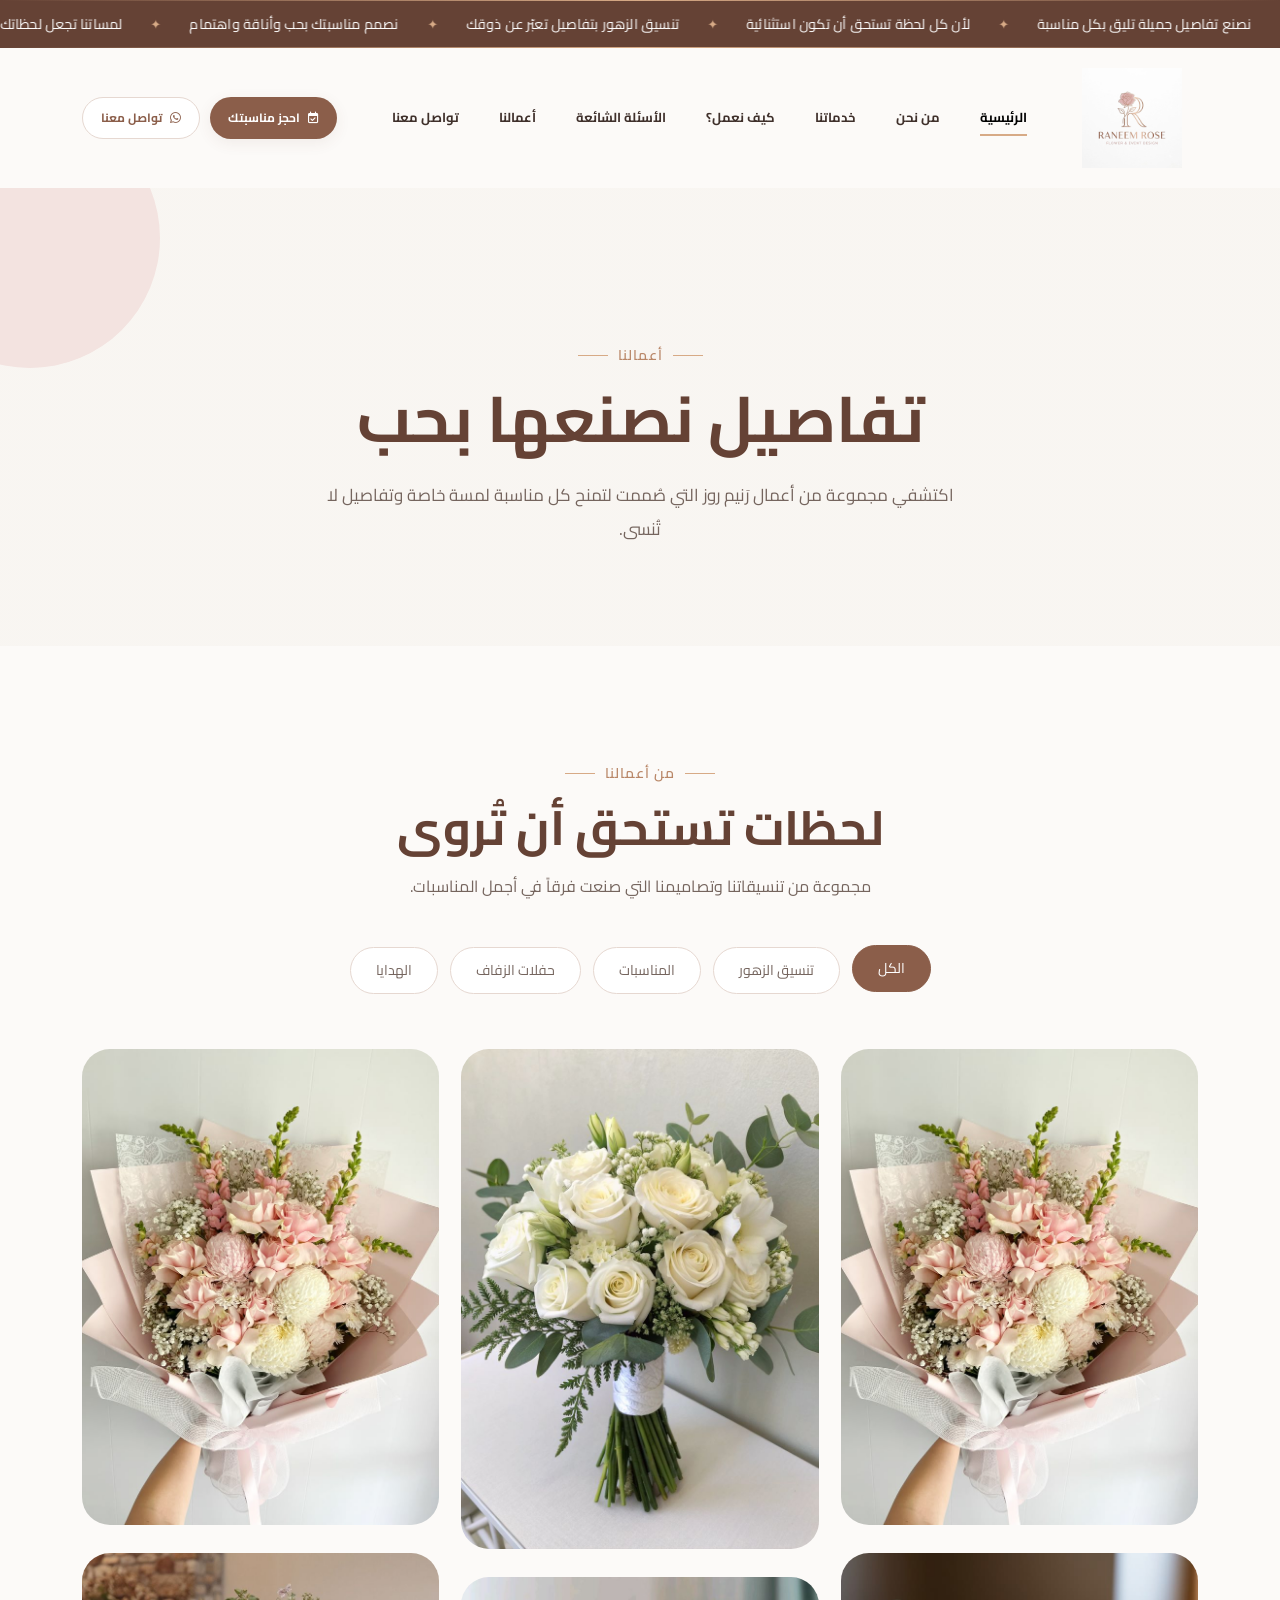
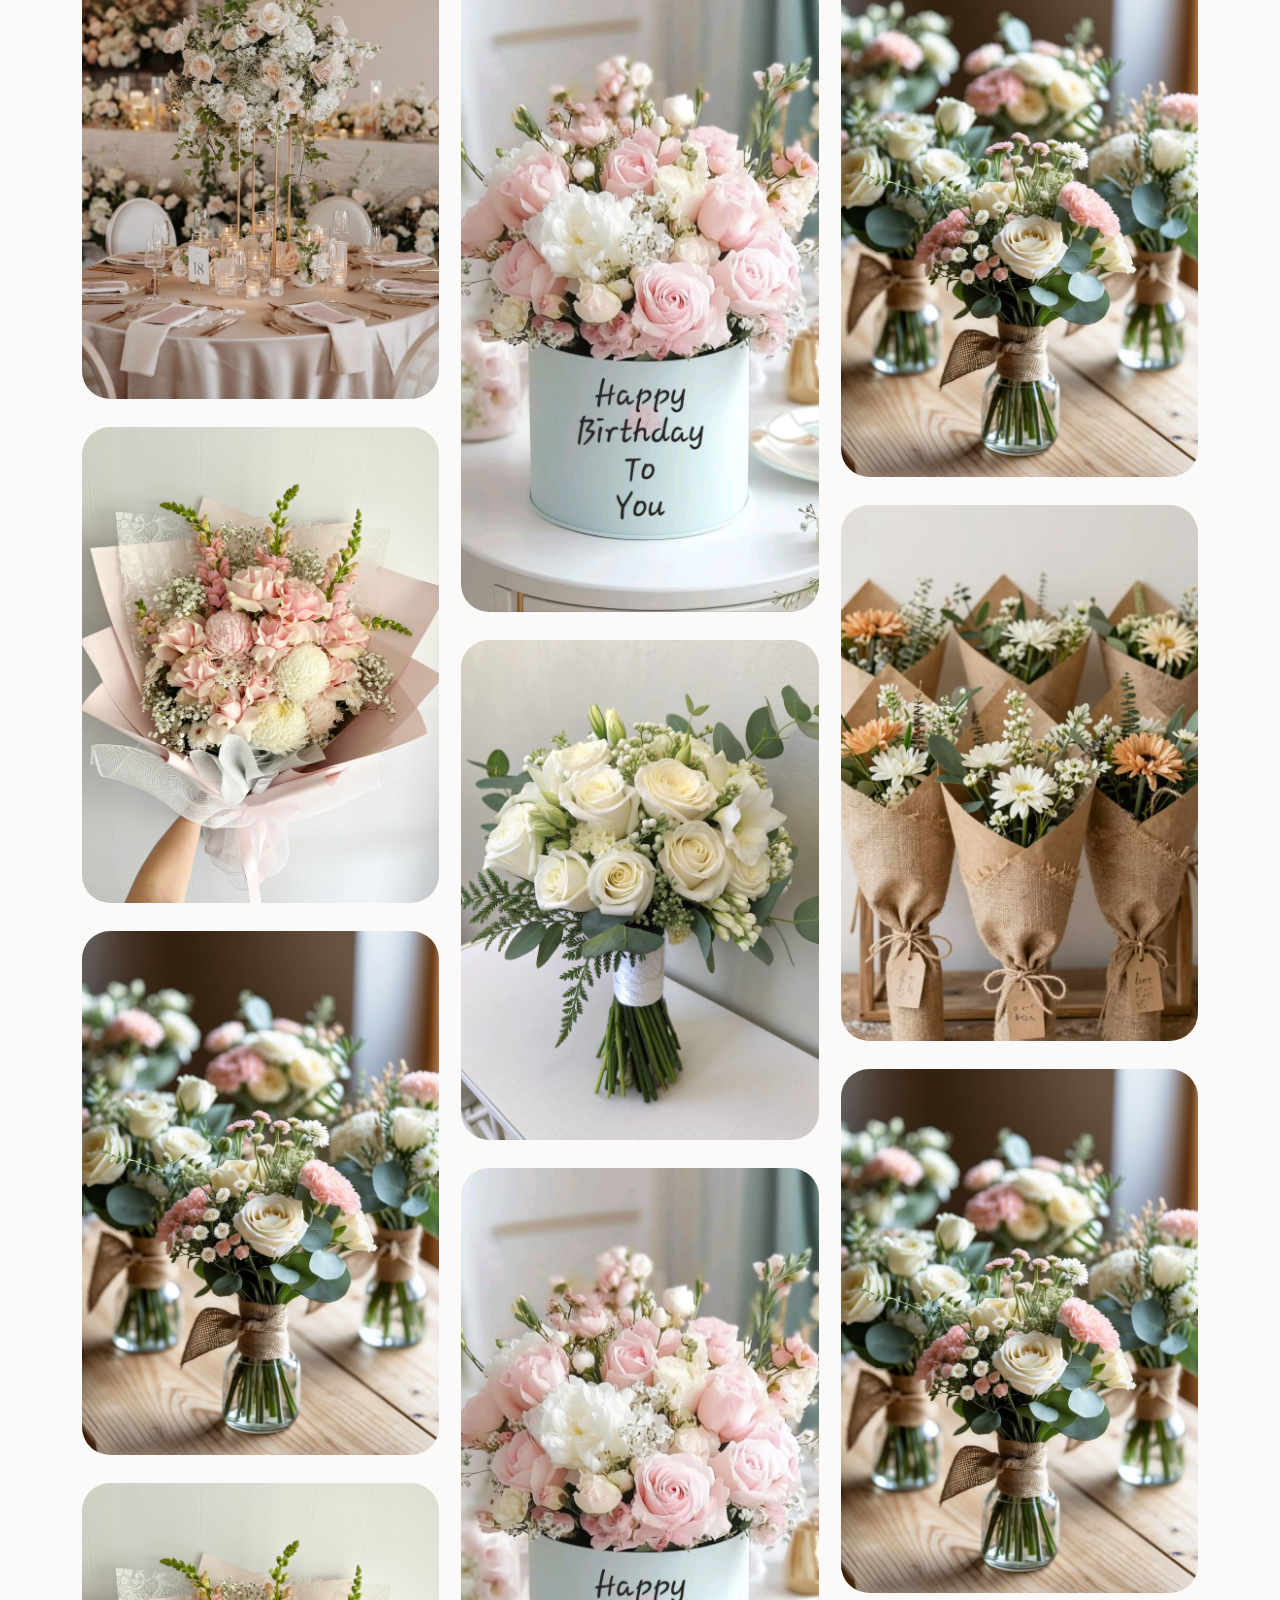
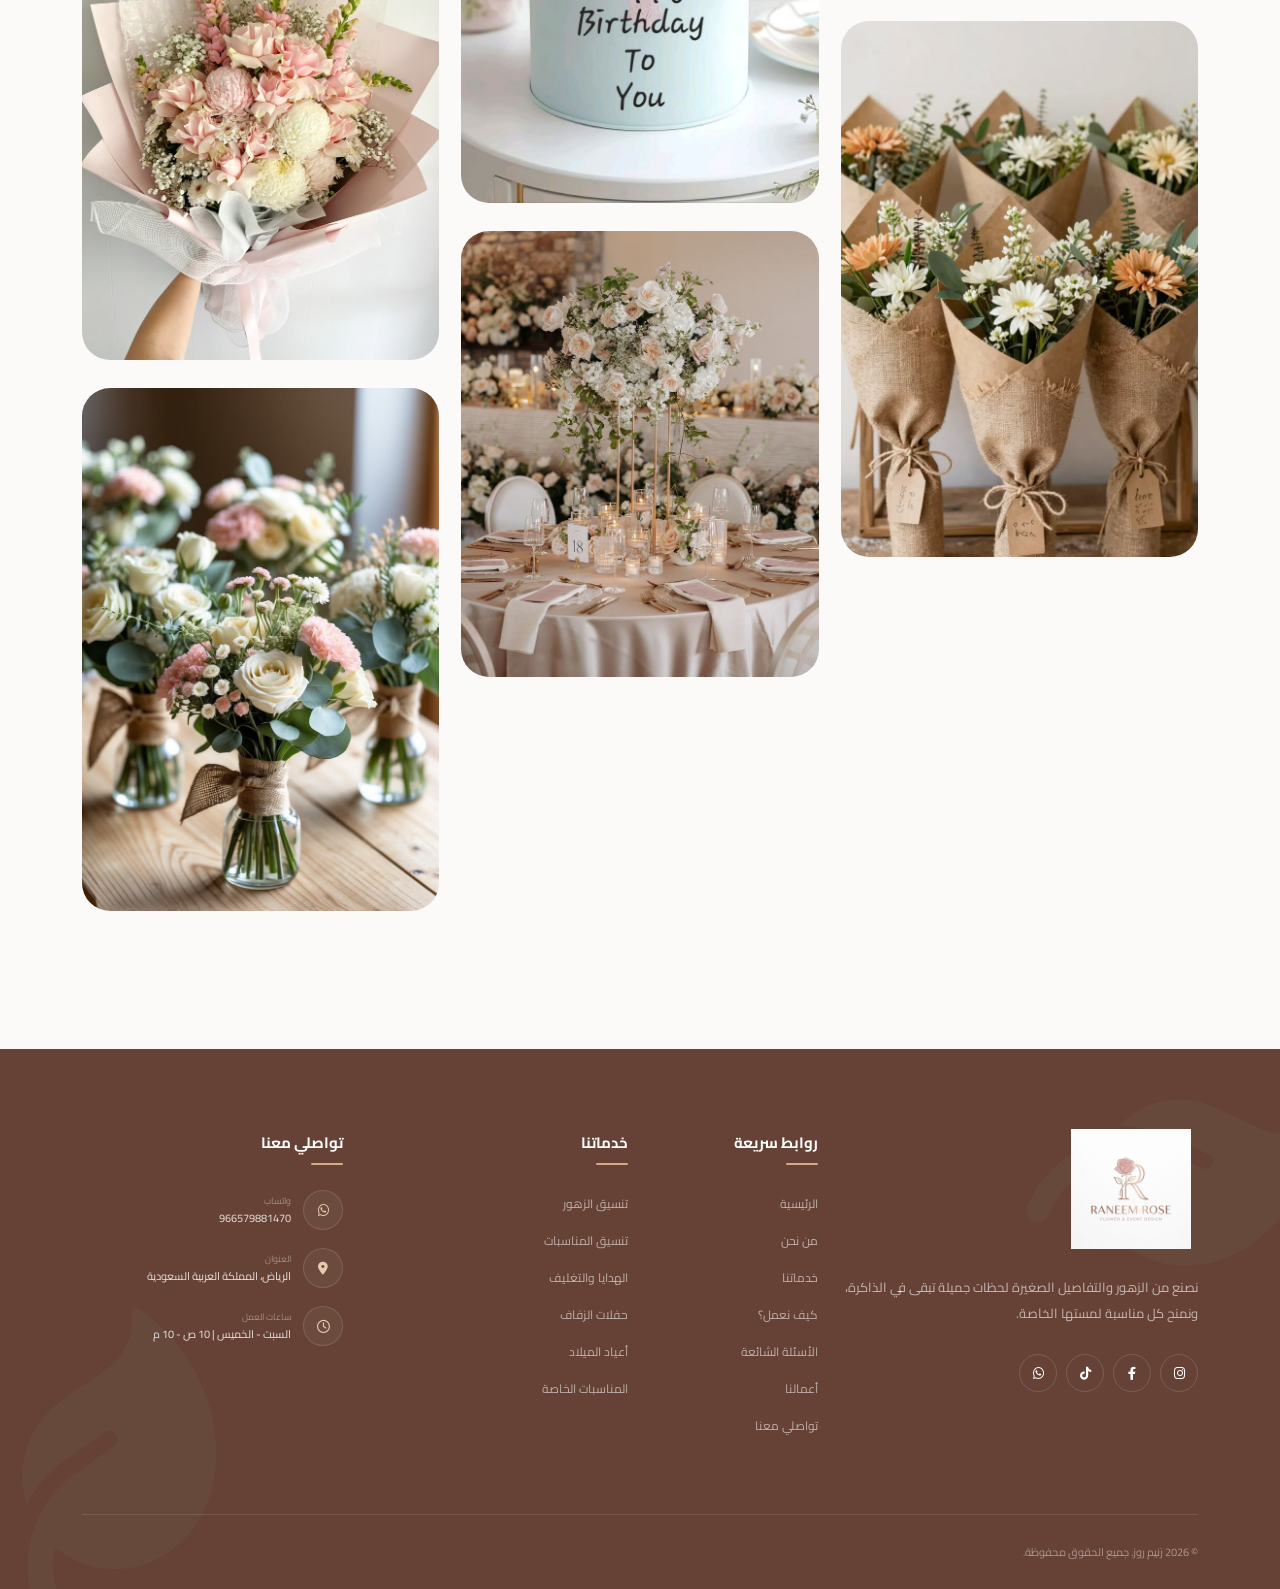
==== works.html @ d90b5924 "first commit" ====
<!DOCTYPE html>
<html lang="ar" dir="rtl">

<head>
    <meta charset="UTF-8" />

    <meta name="viewport" content="width=device-width, initial-scale=1.0" />

    <title>مجمع بيلسان الطبي</title>

    <link rel="stylesheet" href="css/bootstrap.min.css" />

    <link rel="stylesheet" href="css/all.min.css" />

    <link rel="preconnect" href="https://fonts.googleapis.com" />

    <link rel="preconnect" href="https://fonts.gstatic.com" crossorigin />

    <link
        href="https://fonts.googleapis.com/css2?family=Cairo:wght@200..1000&family=Playfair+Display:wght@400;500;600;700&display=swap"
        rel="stylesheet" />

    <link rel="stylesheet" href="https://unpkg.com/aos@2.3.4/dist/aos.css" />

    <link rel="stylesheet" href="https://cdn.jsdelivr.net/npm/swiper@11/swiper-bundle.min.css" />

    <link rel="stylesheet" href="css/index.css" />
</head>

<body>
    <div class="marquee-bar" dir="rtl">
        <div class="marquee-wrapper">
            <div class="marquee-track">

                <div class="marquee-content">
                    <span>نصنع تفاصيل جميلة تليق بكل مناسبة</span>
                    <i>✦</i>
                    <span>لأن كل لحظة تستحق أن تكون استثنائية</span>
                    <i>✦</i>
                    <span>تنسيق الزهور بتفاصيل تعبّر عن ذوقك</span>
                    <i>✦</i>
                    <span>نصمم مناسبتك بحب وأناقة واهتمام</span>
                    <i>✦</i>
                    <span>لمساتنا تجعل لحظاتك أجمل</span>
                    <i>✦</i>
                </div>

                <div class="marquee-content">
                    <span>نصنع تفاصيل جميلة تليق بكل مناسبة</span>
                    <i>✦</i>
                    <span>لأن كل لحظة تستحق أن تكون استثنائية</span>
                    <i>✦</i>
                    <span>تنسيق الزهور بتفاصيل تعبّر عن ذوقك</span>
                    <i>✦</i>
                    <span>نصمم مناسبتك بحب وأناقة واهتمام</span>
                    <i>✦</i>
                    <span>لمساتنا تجعل لحظاتك أجمل</span>
                    <i>✦</i>
                </div>

            </div>
        </div>
    </div>
    <header class="main-header">

    <nav class="navbar navbar-expand-lg">
        <div class="container">

            <a href="/#home" class="navbar-brand">
                <img src="images/logo.jpg" height="100" alt="رَنيم روز">
            </a>

            <button class="navbar-toggler" type="button" id="navbarToggle">
                <i class="fa-solid fa-bars"></i>
            </button>

            <div class="navbar-collapse" id="mainNavbar">

                <ul class="navbar-nav mx-auto">

                    <li class="nav-item">
                        <a href="/#home" class="nav-link active">
                            الرئيسية
                        </a>
                    </li>

                    <li class="nav-item">
                        <a href="/#about" class="nav-link">
                            من نحن
                        </a>
                    </li>

                    <li class="nav-item">
                        <a href="/#services" class="nav-link">
                            خدماتنا
                        </a>
                    </li>

                    <li class="nav-item">
                        <a href="/#how-it-works" class="nav-link">
                            كيف نعمل؟
                        </a>
                    </li>

                    <li class="nav-item">
                        <a href="/#faq" class="nav-link">
                            الأسئلة الشائعة
                        </a>
                    </li>

                    <li class="nav-item">
                        <a href="/works.html" class="nav-link">
                            أعمالنا
                        </a>
                    </li>

                    <li class="nav-item">
                        <a href="/#contact" class="nav-link">
                            تواصل معنا
                        </a>
                    </li>

                </ul>

                <div class="navbar-actions">

                    <a href="/#contact" class="header-cta primary-cta">
                        <i class="fa-regular fa-calendar-check"></i>
                        احجز مناسبتك
                    </a>

                    <a href="https://wa.me/966579881470" target="_blank" class="header-cta secondary-cta">
                        <i class="fa-brands fa-whatsapp"></i>
                        تواصل معنا
                    </a>

                </div>

            </div>

        </div>
    </nav>

</header>
    <main>


        <section class="works-hero" id="works">
            <div class="container">
                <div class="works-hero-content text-center">
                    <span class="section-kicker">أعمالنا</span>
                    <h1>تفاصيل نصنعها بحب</h1>
                    <p>
                        اكتشفي مجموعة من أعمال رَنيم روز التي صُممت لتمنح كل مناسبة
                        لمسة خاصة وتفاصيل لا تُنسى.
                    </p>
                </div>
            </div>
        </section>

        <section class="works-section" id="works">
            <div class="container">

                <div class="works-heading text-center">
                    <span class="section-kicker">من أعمالنا</span>
                    <h2>لحظات تستحق أن تُروى</h2>
                    <p>مجموعة من تنسيقاتنا وتصاميمنا التي صنعت فرقاً في أجمل المناسبات.</p>
                </div>

                <div class="works-filters">
                    <button class="work-filter active" data-filter="all">الكل</button>
                    <button class="work-filter" data-filter="flowers">تنسيق الزهور</button>
                    <button class="work-filter" data-filter="events">المناسبات</button>
                    <button class="work-filter" data-filter="weddings">حفلات الزفاف</button>
                    <button class="work-filter" data-filter="gifts">الهدايا</button>
                </div>

                <div class="works-grid">

                    <div class="work-item tall" data-category="flowers">
                        <img src="images/service-1.jpg" alt="تنسيق زهور رَنيم روز">
                        <div class="work-overlay">
                            <span>تنسيق الزهور</span>
                            <h3>أناقة الورد</h3>
                            <button class="work-view" data-image="images/work-1.jpg" data-title="أناقة الورد"
                                data-category="تنسيق الزهور">
                                <i class="fa-solid fa-expand"></i>
                            </button>
                        </div>
                    </div>

                    <div class="work-item" data-category="events">
                        <img src="images/service-2.jpg" alt="تنسيق مناسبة">
                        <div class="work-overlay">
                            <span>المناسبات</span>
                            <h3>تفاصيل دافئة</h3>
                            <button class="work-view" data-image="images/service-2.jpg" data-title="تفاصيل دافئة"
                                data-category="المناسبات">
                                <i class="fa-solid fa-expand"></i>
                            </button>
                        </div>
                    </div>

                    <div class="work-item" data-category="weddings">
                        <img src="images/service-3.jpg" alt="تنسيق حفلات الزفاف">
                        <div class="work-overlay">
                            <span>حفلات الزفاف</span>
                            <h3>لحظة العمر</h3>
                            <button class="work-view" data-image="images/service-3.jpg" data-title="لحظة العمر"
                                data-category="حفلات الزفاف">
                                <i class="fa-solid fa-expand"></i>
                            </button>
                        </div>
                    </div>
                    <div class="work-item" data-category="events">
                        <img src="images/service-2.jpg" alt="تنسيق مناسبة">
                        <div class="work-overlay">
                            <span>المناسبات</span>
                            <h3>تفاصيل دافئة</h3>
                            <button class="work-view" data-image="images/service-2.jpg" data-title="تفاصيل دافئة"
                                data-category="المناسبات">
                                <i class="fa-solid fa-expand"></i>
                            </button>
                        </div>
                    </div>

                    <div class="work-item" data-category="weddings">
                        <img src="images/service-3.jpg" alt="تنسيق حفلات الزفاف">
                        <div class="work-overlay">
                            <span>حفلات الزفاف</span>
                            <h3>لحظة العمر</h3>
                            <button class="work-view" data-image="images/service-3.jpg" data-title="لحظة العمر"
                                data-category="حفلات الزفاف">
                                <i class="fa-solid fa-expand"></i>
                            </button>
                        </div>
                    </div>

                    <div class="work-item wide" data-category="flowers">
                        <img src="images/service-4.jpg" alt="باقة زهور">
                        <div class="work-overlay">
                            <span>تنسيق الزهور</span>
                            <h3>باقة من الحب</h3>
                            <button class="work-view" data-image="images/service-4.jpg" data-title="باقة من الحب"
                                data-category="تنسيق الزهور">
                                <i class="fa-solid fa-expand"></i>
                            </button>
                        </div>
                    </div>

                    <div class="work-item tall" data-category="gifts">
                        <img src="images/service-5.jpg" alt="هدايا وتغليف">
                        <div class="work-overlay">
                            <span>الهدايا</span>
                            <h3>هدية بتفاصيلها</h3>
                            <button class="work-view" data-image="images/service-5.jpg" data-title="هدية بتفاصيلها"
                                data-category="الهدايا">
                                <i class="fa-solid fa-expand"></i>
                            </button>
                        </div>
                    </div>
                    <div class="work-item wide" data-category="flowers">
                        <img src="images/service-4.jpg" alt="باقة زهور">
                        <div class="work-overlay">
                            <span>تنسيق الزهور</span>
                            <h3>باقة من الحب</h3>
                            <button class="work-view" data-image="images/service-4.jpg" data-title="باقة من الحب"
                                data-category="تنسيق الزهور">
                                <i class="fa-solid fa-expand"></i>
                            </button>
                        </div>
                    </div>

                    <div class="work-item tall" data-category="gifts">
                        <img src="images/service-5.jpg" alt="هدايا وتغليف">
                        <div class="work-overlay">
                            <span>الهدايا</span>
                            <h3>هدية بتفاصيلها</h3>
                            <button class="work-view" data-image="images/service-5.jpg" data-title="هدية بتفاصيلها"
                                data-category="الهدايا">
                                <i class="fa-solid fa-expand"></i>
                            </button>
                        </div>
                    </div>

                    <div class="work-item" data-category="events">
                        <img src="images/service-6.jpg" alt="ديكور مناسبة">
                        <div class="work-overlay">
                            <span>المناسبات</span>
                            <h3>احتفال مختلف</h3>
                            <button class="work-view" data-image="images/service-6.jpg" data-title="احتفال مختلف"
                                data-category="المناسبات">
                                <i class="fa-solid fa-expand"></i>
                            </button>
                        </div>
                    </div>

                    <div class="work-item" data-category="weddings">
                        <img src="images/service-1.jpg" alt="زهور حفل زفاف">
                        <div class="work-overlay">
                            <span>حفلات الزفاف</span>
                            <h3>رومانسية ناعمة</h3>
                            <button class="work-view" data-image="images/service-1.jpg" data-title="رومانسية ناعمة"
                                data-category="حفلات الزفاف">
                                <i class="fa-solid fa-expand"></i>
                            </button>
                        </div>
                    </div>
                    <div class="work-item" data-category="events">
                        <img src="images/service-6.jpg" alt="ديكور مناسبة">
                        <div class="work-overlay">
                            <span>المناسبات</span>
                            <h3>احتفال مختلف</h3>
                            <button class="work-view" data-image="images/service-6.jpg" data-title="احتفال مختلف"
                                data-category="المناسبات">
                                <i class="fa-solid fa-expand"></i>
                            </button>
                        </div>
                    </div>

                    <div class="work-item" data-category="weddings">
                        <img src="images/service-1.jpg" alt="زهور حفل زفاف">
                        <div class="work-overlay">
                            <span>حفلات الزفاف</span>
                            <h3>رومانسية ناعمة</h3>
                            <button class="work-view" data-image="images/service-1.jpg" data-title="رومانسية ناعمة"
                                data-category="حفلات الزفاف">
                                <i class="fa-solid fa-expand"></i>
                            </button>
                        </div>
                    </div>

                    <div class="work-item wide" data-category="gifts">
                        <img src="images/service-2.jpg" alt="تغليف هدايا">
                        <div class="work-overlay">
                            <span>الهدايا</span>
                            <h3>تفاصيل تُسعد</h3>
                            <button class="work-view" data-image="images/service-2.jpg" data-title="تفاصيل تُسعد"
                                data-category="الهدايا">
                                <i class="fa-solid fa-expand"></i>
                            </button>
                        </div>
                    </div>
                    <div class="work-item" data-category="weddings">
                        <img src="images/service-1.jpg" alt="زهور حفل زفاف">
                        <div class="work-overlay">
                            <span>حفلات الزفاف</span>
                            <h3>رومانسية ناعمة</h3>
                            <button class="work-view" data-image="images/service-1.jpg" data-title="رومانسية ناعمة"
                                data-category="حفلات الزفاف">
                                <i class="fa-solid fa-expand"></i>
                            </button>
                        </div>
                    </div>

                    <div class="work-item wide" data-category="gifts">
                        <img src="images/service-2.jpg" alt="تغليف هدايا">
                        <div class="work-overlay">
                            <span>الهدايا</span>
                            <h3>تفاصيل تُسعد</h3>
                            <button class="work-view" data-image="images/service-2.jpg" data-title="تفاصيل تُسعد"
                                data-category="الهدايا">
                                <i class="fa-solid fa-expand"></i>
                            </button>
                        </div>
                    </div>

                </div>

               
            </div>
        </section>

        <div class="work-modal" id="workModal">
            <div class="work-modal-overlay"></div>

            <div class="work-modal-content">
                <button class="work-modal-close" id="workModalClose">
                    <i class="fa-solid fa-xmark"></i>
                </button>

                <div class="work-modal-image">
                    <img id="modalWorkImage" src="" alt="">
                </div>

                <div class="work-modal-info">
                    <span id="modalWorkCategory"></span>
                    <h3 id="modalWorkTitle"></h3>
                </div>
            </div>
        </div>
        <footer class="site-footer">
            <div class="footer-decoration footer-decoration-one">
                <i class="fa-solid fa-leaf"></i>
            </div>

            <div class="footer-decoration footer-decoration-two">
                <i class="fa-solid fa-leaf"></i>
            </div>

            <div class="container position-relative">

                <div class="footer-main">
                    <div class="row g-4">

                        <div class="col-lg-4 col-md-6">
                            <div class="footer-brand">
                                <a href="/#" class="footer-logo">
                                    <img src="images/logo.jpg" alt="رَنيم روز">
                                </a>

                                <p>
                                    نصنع من الزهور والتفاصيل الصغيرة لحظات جميلة
                                    تبقى في الذاكرة، ونمنح كل مناسبة لمستها الخاصة.
                                </p>

                                <div class="footer-socials">
                                    <a href="#" aria-label="Instagram">
                                        <i class="fa-brands fa-instagram"></i>
                                    </a>

                                    <a href="#" aria-label="Facebook">
                                        <i class="fa-brands fa-facebook-f"></i>
                                    </a>

                                    <a href="#" aria-label="TikTok">
                                        <i class="fa-brands fa-tiktok"></i>
                                    </a>

                                    <a href="https://wa.me/966579881470" aria-label="WhatsApp">
                                        <i class="fa-brands fa-whatsapp"></i>
                                    </a>
                                </div>
                            </div>
                        </div>

                        <div class="col-lg-2 col-md-6">
                            <div class="footer-column">
                                <h3>روابط سريعة</h3>

                                <ul>
                                    <li>
                                        <a href="/#home">الرئيسية</a>
                                    </li>
                                    <li>
                                        <a href="/#about">من نحن</a>
                                    </li>
                                    <li>
                                        <a href="/#services">خدماتنا</a>
                                    </li>
                                    <li>
                                        <a href="/#how-it-works">كيف نعمل؟</a>
                                    </li>
                                    <li>
                                        <a href="/#faq">الأسئلة الشائعة</a>
                                    </li>
                                    <li>
                                        <a href="#works">أعمالنا</a>
                                    </li>
                                    <li>
                                        <a href="/#contactForm">تواصلي معنا</a>
                                    </li>
                                </ul>
                            </div>
                        </div>

                        <div class="col-lg-3 col-md-6">
                            <div class="footer-column">
                                <h3>خدماتنا</h3>

                                <ul>
                                    <li>
                                        <a href="/#services">تنسيق الزهور</a>
                                    </li>
                                    <li>
                                        <a href="/#services">تنسيق المناسبات</a>
                                    </li>
                                    <li>
                                        <a href="/#services">الهدايا والتغليف</a>
                                    </li>
                                    <li>
                                        <a href="/#services">حفلات الزفاف</a>
                                    </li>
                                    <li>
                                        <a href="/#services">أعياد الميلاد</a>
                                    </li>
                                    <li>
                                        <a href="/#services">المناسبات الخاصة</a>
                                    </li>
                                </ul>
                            </div>
                        </div>

                        <div class="col-lg-3 col-md-6">
                            <div class="footer-column">
                                <h3>تواصلي معنا</h3>

                                <div class="footer-contact">

                                    

                                    <a href="https://wa.me/966579881470" target="_blank">
                                        <span>
                                            <i class="fa-brands fa-whatsapp"></i>
                                        </span>
                                        <div>
                                            <small>واتساب</small>
                                            <strong>966579881470</strong>
                                        </div>
                                    </a>

                                    <div>
                                        <span>
                                            <i class="fa-solid fa-location-dot"></i>
                                        </span>
                                        <div>
                                            <small>العنوان</small>
                                            <strong>الرياض، المملكة العربية السعودية</strong>
                                        </div>
                                    </div>

                                    <div>
                                        <span>
                                            <i class="fa-regular fa-clock"></i>
                                        </span>
                                        <div>
                                            <small>ساعات العمل</small>
                                            <strong>السبت - الخميس | 10 ص - 10 م</strong>
                                        </div>
                                    </div>

                                </div>
                            </div>
                        </div>

                    </div>
                </div>

                <div class="footer-bottom">
                    <p>
                        © <span id="footerYear"></span> رَنيم روز. جميع الحقوق محفوظة.
                    </p>
                </div>

            </div>
        </footer>
        <script src="js/bootstrap.bundle.min.js"></script>

        <script src="https://unpkg.com/aos@2.3.4/dist/aos.js"></script>

        <script src="https://cdn.jsdelivr.net/npm/swiper@11/swiper-bundle.min.js"></script>
        <script src="https://cdn.jsdelivr.net/npm/@emailjs/browser@4/dist/email.min.js"></script>
        <script> emailjs.init({ publicKey: "C7wbUMp3V65NrVJIW" }); </script>
        <script src="js/index.js"></script>
</body>

</html>
---- css/index.css ----
* {
  margin: 0;
  padding: 0;
  box-sizing: border-box;
}

:root {
  --primary: #8B5E4A;
  --primary-dark: #654235;
  --primary-light: #A97863;

  --rose: #D3A5A2;
  --rose-light: #E7C9C5;
  --rose-pale: #F3E3E0;

  --gold: #D7AA86;
  --gold-light: #E8C9AE;
  --gold-dark: #B98768;

  --cream: #F8F5F1;
  --cream-dark: #EFE8E1;

  --white: #FFFFFF;
  --off-white: #FCFAF8;

  --text: #3F302B;
  --text-light: #75655E;
  --text-muted: #9A8981;

  --border: #E6D8D1;
  --border-light: #F0E7E2;

  --success: #7E9A83;
  --error: #B86B6B;

  --shadow-sm: 0 4px 15px rgba(101, 66, 53, 0.08);
  --shadow-md: 0 10px 30px rgba(101, 66, 53, 0.12);
  --shadow-lg: 0 20px 60px rgba(101, 66, 53, 0.16);

  --radius-sm: 8px;
  --radius-md: 16px;
  --radius-lg: 28px;
  --radius-xl: 40px;
}

html {
  scroll-behavior: smooth;
}

body {
  font-family: "Cairo", sans-serif;
  background: var(--off-white);
  color: var(--text);
  overflow-x: hidden;
}

a {
  text-decoration: none;
}

.marquee-bar {
  width: 100%;
  height: 48px;
  background: #654235;
  color: #ffffff;
  overflow: hidden;
  position: relative;
  display: flex;
  align-items: center;
}

.marquee-wrapper {
  width: 100%;
  overflow: hidden;
}

.marquee-track {
  display: flex;
  width: max-content;
  animation: marquee 28s linear infinite;
  will-change: transform;
}

.marquee-content {
  display: flex;
  align-items: center;
  gap: 28px;
  padding-right: 28px;
  white-space: nowrap;
  flex-shrink: 0;
}

.marquee-content span {
  font-family: inherit;
  font-size: 14px;
  font-weight: 400;
  letter-spacing: 0.2px;
}

.marquee-content i {
  font-style: normal;
  font-size: 13px;
  color: #D7AA86;
}

@keyframes marquee {
  from {
    transform: translateX(50%);
  }

  to {
    transform: translateX(0%);
  }
}

.marquee-bar::before {
  content: "";
  position: absolute;
  top: 0;
  left: 0;
  width: 100%;
  height: 1px;
  background: linear-gradient(90deg,
      transparent,
      #D7AA86,
      transparent);
}

.marquee-bar::after {
  content: "";
  position: absolute;
  bottom: 0;
  left: 0;
  width: 100%;
  height: 1px;
  background: linear-gradient(90deg,
      transparent,
      #D7AA86,
      transparent);
}

@media (max-width: 768px) {
  .marquee-bar {
    height: 44px;
  }

  .marquee-content {
    gap: 18px;
    padding-right: 18px;
  }

  .marquee-content span {
    font-size: 12px;
  }

  .marquee-content i {
    font-size: 11px;
  }

  .marquee-track {
    animation-duration: 22s;
  }
}

.main-header {
  width: 100%;
  background: rgba(252, 250, 248, 0.96);
  position: relative;
  z-index: 100;
  transition: 0.4s ease;
}

.main-header.scrolled {
  position: fixed;
  top: 0;
  right: 0;
  left: 0;
  background: rgba(255, 255, 255, 0.96);
  backdrop-filter: blur(15px);
  box-shadow: var(--shadow-sm);
}

.navbar {
  min-height: 68px;
  padding: 15px 0;
}



.navbar-brand img {
  width: 100%;
  display: block;
}

.navbar-nav {
  gap: 8px;
}

.nav-link {
  color: var(--text);
  font-size: 13px;
  font-weight: 700;
  padding: 10px 16px !important;
  position: relative;
  transition: 0.3s ease;
}

.nav-link::after {
  content: "";
  position: absolute;
  bottom: 2px;
  right: 16px;
  width: 0;
  height: 2px;
  background: var(--gold);
  transition: 0.3s ease;
}

.nav-link:hover,
.nav-link.active {
  color: var(--primary);
}

.nav-link:hover::after,
.nav-link.active::after {
  width: calc(100% - 32px);
}

.navbar-actions {
  display: flex;
  align-items: center;
  gap: 10px;
}

.header-cta {
  display: inline-flex;
  align-items: center;
  justify-content: center;
  gap: 8px;
  min-height: 42px;
  padding: 9px 18px;
  border-radius: 30px;
  font-size: 12px;
  font-weight: 700;
  transition: 0.3s ease;
}

.primary-cta {
  background: var(--primary);
  color: var(--white);
  box-shadow: var(--shadow-sm);
}

.primary-cta:hover {
  background: var(--primary-dark);
  color: var(--white);
  transform: translateY(-2px);
}

.secondary-cta {
  color: var(--primary);
  border: 1px solid var(--border);
  background: var(--white);
}

.secondary-cta:hover {
  color: var(--primary-dark);
  border-color: var(--gold);
  background: var(--cream);
}

.navbar-toggler {
  width: 44px;
  height: 44px;
  border: 1px solid var(--border);
  border-radius: 50%;
  background: var(--white);
  color: var(--primary);
  font-size: 18px;
  display: none;
}

.hero-section {
  padding: 25px 0 20px;
}

.hero-box {
  min-height: 480px;
  background-image:
    linear-gradient(to left,
      rgba(243, 227, 224, 0.98) 0%,
      rgba(243, 227, 224, 0.85) 30%,
      rgba(243, 227, 224, 0.4) 60%,
      rgba(243, 227, 224, 0.25) 100%);
  background-size: cover;
  background-position: center;
  background-repeat: no-repeat;
  border-radius: var(--radius-xl);
  overflow: hidden;
  position: relative;
  display: flex;
  align-items: center;
  padding: 50px 65px;
  z-index: 1;
}

.hero-box::before {
  content: "";
  width: 310px;
  height: 310px;
  position: absolute;
  right: 0px;
  bottom: -127px;
  background-image: url("../images/header-bg.png");
  background-size: cover;
  background-position: center;
  background-repeat: repeat-y;
  opacity: 0.6;
  z-index: 1;
  pointer-events: none;
}

.hero-box::after {
  content: "";
  width: 310px;
  height: 310px;
  position: absolute;
  right: 0px;
  top: -127px;
  background-image: url("../images/header-bg.png");
  background-size: cover;
  background-position: center;
  background-repeat: repeat-y;
  opacity: 0.6;
  z-index: 1;
  pointer-events: none;
}




.hero-content {
  width: 80%;
  position: relative;
  z-index: 5;
  padding-right: 40px;
}

.hero-eyebrow {
  display: inline-flex;
  align-items: center;
  gap: 10px;
  color: var(--primary);
  font-size: 11px;
  font-weight: 700;
  letter-spacing: 2px;
  margin-bottom: 18px;
}

.hero-eyebrow span {
  width: 25px;
  height: 1px;
  background: var(--gold);
}

.hero-content h1 {
  color: var(--primary-dark);
  font-family: "Playfair Display", serif;
  font-size: clamp(48px, 5vw, 62px);
  line-height: 1.25;
  font-weight: 700;
  margin-bottom: 22px;
}

.hero-content h1 strong {
  color: var(--primary-light);
  font-weight: 700;
}

.hero-content p {
  max-width: 430px;
  color: var(--text-light);
  font-size: 16px;
  line-height: 2;
  margin-bottom: 28px;
}

.hero-buttons {
  display: flex;
  align-items: center;
  gap: 12px;
}

.hero-btn {
  min-height: 48px;
  padding: 11px 23px;
  border-radius: 30px;
  display: inline-flex;
  align-items: center;
  justify-content: center;
  gap: 10px;
  font-size: 12px;
  font-weight: 700;
  transition: 0.3s ease;
}

.main-btn {
  background: var(--primary);
  color: var(--white);
  box-shadow: var(--shadow-md);
}

.main-btn:hover {
  background: var(--primary-dark);
  color: var(--white);
  transform: translateY(-3px);
}

.main-btn i {
  font-size: 11px;
}

.outline-btn {
  color: var(--primary);
  background: rgba(255, 255, 255, 0.7);
  border: 1px solid var(--border);
}

.outline-btn:hover {
  background: var(--white);
  color: var(--primary-dark);
  border-color: var(--gold);
}

.hero-image-wrapper {
  width: 65%;
  height: 450px;
  position: relative;
  display: flex;
  align-items: center;
  justify-content: center;
}

.hero-image {
  width: 100%;
  height: 530px;
  position: relative;
  z-index: 3;
  overflow: hidden;
  border-radius: 30px 30px 90px 30px;
  transform: rotate(-2deg);
  transition: 0.6s ease;
}

.hero-image:hover {
  transform: rotate(0) scale(1.02);
}

.hero-image img {
  width: 100%;
  height: 100%;
  object-fit: cover;
  display: block;
}


.features-section {
  padding: 15px 0 35px;
}

.features-wrapper {
  background: var(--white);
  border: 1px solid var(--border-light);
  border-radius: 24px;
  min-height: 85px;
  display: grid;
  grid-template-columns: repeat(4, 1fr);
  box-shadow: var(--shadow-sm);
  overflow: hidden;
}

.feature-item {
  display: flex;
  align-items: center;
  gap: 15px;
  padding: 15px 22px;
  position: relative;
}

.feature-item:not(:last-child)::after {
  content: "";
  position: absolute;
  left: 0;
  top: 22px;
  width: 1px;
  height: 40px;
  background: var(--border);
}

.feature-icon {
  width: 46px;
  height: 46px;
  min-width: 46px;
  border-radius: 50%;
  background: var(--rose-pale);
  color: var(--primary);
  display: flex;
  align-items: center;
  justify-content: center;
  font-size: 18px;
}

.feature-content h3 {
  color: var(--primary-dark);
  font-size: 16px;
  font-weight: 800;
  margin-bottom: 4px;
}

.feature-content p {
  color: var(--text-muted);
  font-size: 13px;
  margin: 0;
  line-height: 1.7;
  font-weight: 600;
}

@media (max-width: 1199px) {
  .hero-box {
    padding: 0px;
  }

  .hero-content h1 {
    font-size: 55px;
  }

  .navbar-actions {
    gap: 6px;
  }

  .header-cta {
    padding: 8px 13px;
  }
}

@media (max-width: 991px) {
    .navbar-toggler {
        display: flex !important;
        align-items: center;
        justify-content: center;
        width: 45px;
        height: 45px;
        padding: 0;
        border: 0;
        background: transparent;
        color: var(--primary);
        font-size: 24px;
        cursor: pointer;
        z-index: 9999;
    }

    .navbar-collapse {
        display: none !important;
        width: 100%;
        margin-top: 15px;
        padding: 20px;
        background: var(--white);
        border-radius: 20px;
        box-shadow: var(--shadow-md);
        position: relative;
        z-index: 9998;
    }

    .navbar-collapse.show {
        display: block !important;
    }

    .navbar-collapse .navbar-nav {
        display: flex !important;
        flex-direction: column !important;
        width: 100%;
        margin: 0 !important;
        padding: 0 !important;
        gap: 0 !important;
        list-style: none;
    }

    .navbar-collapse .navbar-nav .nav-item {
        display: block !important;
        width: 100%;
        margin: 0;
        padding: 0;
    }

    .navbar-collapse .navbar-nav .nav-link {
        display: block !important;
        width: 100%;
        padding: 14px 10px !important;
        color: var(--text) !important;
        background: transparent !important;
        text-align: right;
        font-size: 14px;
        font-weight: 600;
        border-bottom: 1px solid var(--border-light);
        opacity: 1 !important;
        visibility: visible !important;
    }

    .navbar-collapse .navbar-nav .nav-link:hover,
    .navbar-collapse .navbar-nav .nav-link.active {
        color: var(--primary) !important;
    }

    .navbar-collapse .navbar-nav .nav-item:last-child .nav-link {
        border-bottom: 0;
    }

    .navbar-collapse .navbar-nav .nav-link::after {
        display: none !important;
    }

    .navbar-actions {
        display: flex !important;
        flex-direction: column;
        width: 100%;
        gap: 10px;
        margin-top: 15px;
    }

    .header-cta {
        display: flex !important;
        align-items: center;
        justify-content: center;
        width: 100%;
        min-height: 45px;
    }
     .hero-image-wrapper{
      display: none;
    }
       .features-wrapper {
    grid-template-columns: repeat(2, 1fr);
}
}

@media (max-width: 575px) {
    .navbar {
        min-height: 72px;
    }

    .navbar-brand {
        width: 145px;
    }

    .navbar-collapse {
        margin-top: 10px;
        padding: 15px;
        border-radius: 18px;
    }

    .navbar-collapse .navbar-nav .nav-link {
        padding: 13px 8px !important;
        font-size: 14px;
    }

    .navbar-actions {
        margin-top: 12px;
    }
.hero-box {
flex-direction: column;
}
    .header-cta {
        min-height: 44px;
        font-size: 13px;
    }
    .hero-buttons{
      flex-direction: column;
    }
    .hero-content h1{
      font-size: 30px;
      text-align: center;
    }
   .features-wrapper {
    grid-template-columns: repeat(1, 1fr);
}
}
.occasions-section {
  padding: 80px 0;
  background: var(--off-white);
  overflow: hidden;
}



.section-label {
  display: block;
  color: var(--gold-dark);
  font-size: 12px;
  font-weight: 600;
  margin-bottom: 5px;
}

.section-heading h2 {
  margin: 0;
  color: var(--primary-dark);
  font-family: "Playfair Display", serif;
  font-size: 45px;
  font-weight: 700;
}

.section-heading h2 i {
  color: var(--gold);
  font-size: 21px;
  margin-right: 7px;
}

.occasion-card {
  display: block;
  background: var(--white);
  border: 1px solid var(--border-light);
  border-radius: var(--radius-md);
  overflow: hidden;
  box-shadow: var(--shadow-sm);
  transition: transform 0.4s ease, box-shadow 0.4s ease;
}

.occasion-card:hover {
  transform: translateY(-7px);
  box-shadow: var(--shadow-md);
}

.occasion-image {
  height: 350px;
  overflow: hidden;
  position: relative;
  background: var(--rose-pale);
}

.occasion-image::after {
  content: "";
  position: absolute;
  inset: 0;
  background: linear-gradient(to top,
      rgba(63, 48, 43, 0.12),
      transparent 45%);
  opacity: 0;
  transition: 0.4s ease;
}

.occasion-card:hover .occasion-image::after {
  opacity: 1;
}

.occasion-image img {
  width: 100%;
  height: 100%;
  object-fit: cover;
  display: block;
  transition: transform 0.7s ease;
}

.occasion-card:hover .occasion-image img {
  transform: scale(1.07);
}

.occasion-info {
  min-height: 76px;
  padding: 13px 15px;
  display: flex;
  align-items: center;
  justify-content: space-between;
  gap: 10px;
}

.occasion-info h3 {
  color: var(--primary-dark);
  font-size: 20px;
  font-weight: 700;
  margin: 0 0 4px;
}

.occasion-info p {
  color: var(--text-muted);
  font-size: 14px;
  margin: 0;
  font-weight: 600;
}

.occasion-arrow {
  width: 32px;
  height: 32px;
  min-width: 32px;
  display: flex;
  align-items: center;
  justify-content: center;
  background: var(--rose-light);
  color: var(--primary);
  border-radius: 50%;
  transition: 0.3s ease;
}

.occasion-arrow i {
  font-size: 10px;
}

.occasion-card:hover .occasion-arrow {
  background: var(--primary);
  color: var(--white);
  transform: translateX(-3px);
}

.about-banner {
  min-height: 270px;
  margin-top: 28px;
  border-radius: var(--radius-xl) 0 var(--radius-xl) 0;
  overflow: hidden;
  background: var(--rose-pale);
  display: flex;
  position: relative;
  box-shadow: var(--shadow-md);
}

.about-banner-content {
  width: 42%;
  padding: 40px 45px;
  position: relative;
  z-index: 3;
  display: flex;
  flex-direction: column;
  align-items: flex-start;
  justify-content: center;
}

.about-banner-content::before {
  content: "";
  width: 100%;
  height: 100%;
  position: absolute;
  right: 0px;
  bottom: 0;
  background-image: url("../images/bg.png");
  background-size: cover;
  background-position: center;
  background-repeat: no-repeat;
  opacity: 0.2;
  z-index: 1;
  pointer-events: none;
}

.about-banner-content h2 {
  color: var(--primary-dark);
  font-family: "Playfair Display", serif;
  font-size: 43px;
  line-height: 1.15;
  font-weight: 700;
  margin-bottom: 13px;
}

.about-banner-content h2 strong {
  color: var(--primary-light);
  font-weight: 700;
}

.about-banner-content p {
  max-width: 400px;
  color: var(--text-light);
  font-size: 16px;
  line-height: 1.9;
  margin-bottom: 17px;
}

.about-btn {
  display: inline-flex;
  align-items: center;
  gap: 9px;
  padding: 9px 17px;
  background: var(--white);
  border: 1px solid var(--border);
  border-radius: 25px;
  color: var(--primary);
  font-size: 16px;
  font-weight: 700;
  transition: 0.3s ease;
}

.about-btn:hover {
  background: var(--primary);
  color: var(--white);
  border-color: var(--primary);
}

.about-btn i {
  font-size: 9px;
}

.about-decoration {
  position: absolute;
  left: 25px;
  bottom: 15px;
  width: 60px;
  height: 60px;
  border: 1px solid var(--gold);
  border-radius: 50%;
  display: flex;
  align-items: center;
  justify-content: center;
  color: var(--gold);
  font-size: 23px;
  opacity: 0.8;
}

.about-banner-image {
  width: 58%;
  min-height: 270px;
  position: relative;
  overflow: hidden;
}



.about-banner-image img {
  width: 100%;
  height: 100%;
  object-fit: cover;
  display: block;
  transition: transform 0.8s ease;
}

.about-banner:hover .about-banner-image img {
  transform: scale(1.04);
}

@media (max-width: 991px) {
  .occasions-section {
    padding: 60px 0;
  }

  .section-heading h2 {
    font-size: 33px;
  }

  .occasion-image {
    height: 220px;
  }

  .about-banner {
    min-height: auto;
  }

  .about-banner-content {
    width: 50%;
    padding: 35px;
  }

  .about-banner-image {
    width: 50%;
  }
}

@media (max-width: 767px) {
  .occasions-section {
    padding: 50px 0;
  }

  .section-heading {
    margin-bottom: 20px;
  }

  .section-heading h2 {
    font-size: 30px;
  }

  .occasion-image {
    height: 240px;
  }

  .about-banner {
    flex-direction: column;
  }

  .about-banner-content {
    width: 100%;
    padding: 35px 25px;
    order: 2;
  }

  .about-banner-image {
    width: 100%;
    height: 260px;
    min-height: 260px;
    order: 1;
  }

  .about-banner-image::before {
    background: linear-gradient(to top,
        var(--rose-pale),
        transparent 45%);
  }

  .about-decoration {
    left: 20px;
    bottom: 20px;
  }
}

@media (max-width: 575px) {
  .section-heading h2 {
    font-size: 27px;
  }

  .section-label {
    font-size: 10px;
  }

  .occasion-image {
    height: 220px;
  }

  .occasion-info {
    min-height: 70px;
  }

  .about-banner-content {
    padding: 30px 20px;
  }

  .about-banner-content h2 {
    font-size: 27px;
  }

  .about-banner-content p {
    font-size: 11px;
  }
}

.header-shape-2 {
  position: absolute;
  bottom: 18%;
  left: 10%;
  width: 100%;
  height: 190px;
  transform: rotate(-90deg);
  display: block;

}

.about-section,.faq-section {
  position: relative;
  overflow: hidden;
  background: var(--off-white);
  isolation: isolate;
  border: 2px solid #3f302b2c;
}

.about-section::after,.faq-section::after {
  content: "";
  position: absolute;
  width: 100%;
  height: 100%;
  left: 0;
  bottom: 0;
  background-image: url("../images/about-bg.png");
  background-size: contain;
  background-repeat: no-repeat;
  opacity: 0.4;
  z-index: 0;
  pointer-events: none;
}

.about-section::before,.faq-section::before {
  content: "";
  position: absolute;
  width: 100%;
  height: 100%;
  left: 40%;
  bottom: 0;
  background-image: url("../images/about-bg.png");
  background-size: contain;
  background-position: center;
  background-repeat: no-repeat;
  opacity: 0.4;
  z-index: 0;
  pointer-events: none;
  transform: scaleX(-1);
}

.about-section .container {
  position: relative;
  z-index: 2;
}

.about-wrapper {
  min-height: 550px;
  display: flex;
  align-items: center;
  gap: 80px;
}

.about-gallery {
  width: 52%;
  height: 530px;
  position: relative;
  direction: ltr;
}



.about-main-image {
  width: 68%;
  height: 420px;
  position: absolute;
  left: 26%;
  top: 50px;
  overflow: hidden;
  border-radius: var(--radius-md);
  box-shadow: var(--shadow-lg);
  transform: rotate(-2deg);
  border-radius: var(--radius-md);
  border: 7px solid var(--white);
  z-index: 2;
}

.about-main-image img,
.about-small-image img {
  width: 100%;
  height: 100%;
  object-fit: cover;
  display: block;
  transition: transform 0.7s ease;
}

.about-main-image:hover img,
.about-small-image:hover img {
  transform: scale(1.06);
}

.about-small-image {
  width: 37%;
  height: 280px;
  position: absolute;
  right: 57%;
  bottom: 17px;
  overflow: hidden;
  border-radius: var(--radius-md);
  border: 7px solid var(--white);
  box-shadow: var(--shadow-md);
  transform: rotate(6deg);
  z-index: 3;
}



.about-content {
  width: 50%;
  direction: rtl;
}

.about-subtitle {
  display: inline-block;
  color: var(--gold-dark);
  font-size: 16px;
  font-weight: 700;
  margin-bottom: 14px;
  position: relative;
  padding: 6px 16px;
  background-color: var(--white);
  border-radius: var(--radius-lg);
}


.about-content h2 {
  color: var(--primary-dark);
  font-family: "Playfair Display", serif;
  font-size: 48px;
  line-height: 1.4;
  font-weight: 700;
  margin-bottom: 22px;
}

.about-content h2 span {
  color: var(--primary-light);
}

.about-content p {
  max-width: 520px;
  color: var(--text-light);
  font-size: 16px;
  line-height: 2.1;
  margin-bottom: 10px;
}

.about-btn {
  display: inline-flex;
  align-items: center;
  gap: 10px;
  margin-top: 15px;
  padding: 13px 23px;
  background: var(--primary);
  color: var(--white);
  border-radius: 30px;
  font-size: 14px;
  font-weight: 700;
  transition: 0.3s ease;
  box-shadow: var(--shadow-sm);
}

.about-btn:hover {
  background: var(--primary-dark);
  color: var(--white);
  transform: translateY(-3px);
  box-shadow: var(--shadow-md);
}

.about-btn i {
  font-size: 10px;
}

@media (max-width: 991px) {
  .about-wrapper {
    flex-direction: column;
    gap: 45px;
  }

  .about-gallery,
  .about-content {
    width: 100%;
  }

  .about-gallery {
    max-width: 650px;
  }

  .about-content {
    text-align: center;
  }

  .about-content p {
    margin-left: auto;
    margin-right: auto;
  }

  .about-btn {
    margin-top: 15px;
  }
}

@media (max-width: 767px) {
  .about-section {
    padding: 70px 0;
  }

  .about-gallery {
    height: 430px;
  }

  .about-main-image {
    width: 62%;
    height: 340px;
  }

  .about-small-image {
    width: 40%;
    height: 230px;
  }

  .about-content h2 {
    font-size: 37px;
  }
}

@media (max-width: 575px) {
  .about-gallery {
    height: 350px;
  }

  .about-main-image {
    height: 280px;
  }

  .about-small-image {
    height: 180px;
    border-width: 5px;
  }

  .about-content h2 {
    font-size: 30px;
  }

  .about-content p {
    font-size: 11px;
  }

  .about-decoration {
    right: 10%;
  }
}

.about-gallery,
.about-content {
  opacity: 0;
  transition: 0.8s ease;
}

.about-gallery {
  transform: translateX(-50px);
}

.about-content {
  transform: translateX(50px);
}

.about-gallery.show,
.about-content.show {
  opacity: 1;
  transform: translateX(0);
}

.services-section {
  position: relative;
  padding: 110px 0;
  background: var(--off-white);
  overflow: hidden;
  direction: rtl;
}

.services-decoration {
  position: absolute;
  border-radius: 50%;
  pointer-events: none;
}

.services-decoration-1 {
  width: 380px;
  height: 380px;
  top: -180px;
  right: -150px;
  background: var(--rose-pale);
  opacity: .6;
}

.services-decoration-2 {
  width: 260px;
  height: 260px;
  bottom: -120px;
  left: -100px;
  background: var(--cream-dark);
  opacity: .8;
}

.section-heading {
  position: relative;
  max-width: 700px;
  margin: 0 auto 65px;
  z-index: 2;
}

.section-eyebrow {
  display: inline-block;
  margin-bottom: 14px;
  color: var(--gold-dark);
  font-size: 14px;
  font-weight: 600;
  letter-spacing: 1px;
}

.section-heading h2 {
  margin: 0 0 18px;
  color: var(--primary-dark);
  font-size: clamp(36px, 5vw, 54px);
  font-weight: 700;
}

.section-heading p {
  margin: 0;
  color: var(--text-light);
  font-size: 17px;
  line-height: 1.9;
}

.services-grid {
  position: relative;
  z-index: 2;
}

.service-card {
  height: 100%;
  background: var(--white);
  border: 1px solid var(--border-light);
  border-radius: var(--radius-lg);
  overflow: hidden;
  box-shadow: var(--shadow-sm);
  transition: .4s ease;
}

.service-card:hover {
  transform: translateY(-10px);
  box-shadow: var(--shadow-lg);
  border-color: var(--rose-light);
}

.service-image {
  height: 500px;
  position: relative;
}

.service-image::after {
  content: "";
  position: absolute;
  inset: 0;
  background: linear-gradient(to top,
      rgba(63, 48, 43, .3),
      transparent 55%);
}

.service-image img {
  width: 100%;
  height: 100%;
  object-fit: cover;
  transition: transform .6s ease;
}

.service-card:hover {
  transform: scale(1.04);
}

.service-icon {
  position: absolute;
  z-index: 3;
  right: 25px;
  bottom: -25px;
  width: 62px;
  height: 62px;
  display: flex;
  align-items: center;
  justify-content: center;
  background: var(--white);
  color: var(--primary);
  border-radius: 50%;
  font-size: 23px;
  box-shadow: var(--shadow-md);
  transition: .4s ease;
}

.service-card:hover .service-icon {
  background: var(--primary);
  color: var(--white);
  transform: rotate(-8deg);
}

.service-content {
    padding: 48px 28px 30px;
    position: relative;
    overflow: hidden;
}

.service-content::after {
    content: "";
    position: absolute;
    width: 205px;
    height: 205px;
    left: -15px;
    bottom: -15px;
    background-image: url("../images/service-decore.png");
    background-size: contain;
    background-position: center;
    background-repeat: no-repeat;
    opacity: 0.15;
    pointer-events: none;
}

.service-content>span {
  display: block;
  margin-bottom: 8px;
  color: var(--gold-dark);
  font-size: 13px;
  font-weight: 600;
}

.service-content h3 {
  margin-bottom: 13px;
  color: var(--primary-dark);
  font-size: 24px;
  font-weight: 700;
}

.service-content p {
  min-height: 82px;
  margin-bottom: 20px;
  color: var(--text-light);
  font-size: 15px;
  line-height: 1.9;
}

.service-link {
  display: inline-flex;
  align-items: center;
  gap: 10px;
  color: var(--primary);
  font-size: 14px;
  font-weight: 600;
  text-decoration: none;
  transition: .3s ease;
}

.service-link i {
  transition: .3s ease;
}

.service-link:hover {
  color: var(--primary-dark);
}

.service-link:hover i {
  transform: translateX(-5px);
}

.services-cta {
  position: relative;
  z-index: 2;
  margin-top: 70px;
}

.services-cta-content {
  min-height: 150px;
  padding: 35px 45px;
  display: flex;
  align-items: center;
  justify-content: space-between;
  gap: 30px;
  background: var(--primary-dark);
  border-radius: var(--radius-xl);
  box-shadow: var(--shadow-lg);
}

.services-cta-content span {
  display: block;
  margin-bottom: 8px;
  color: var(--gold-light);
  font-size: 16px;
}

.services-cta-content h3 {
  margin: 0;
  color: var(--white);
  font-size: 27px;
  font-weight: 700;
}

.cta-btn {
  display: inline-flex;
  align-items: center;
  justify-content: center;
  gap: 12px;
  min-width: 170px;
  padding: 15px 25px;
  background: var(--gold-light);
  color: var(--primary-dark);
  border: 1px solid var(--gold);
  border-radius: 50px;
  text-decoration: none;
  font-size: 16px;
  font-weight: 700;
  transition: .3s ease;
}

.cta-btn:hover {
  background: var(--gold-light);
  color: var(--primary-dark);
  transform: translateY(-3px);
}

.cta-btn i {
  transition: .3s ease;
}

.cta-btn:hover i {
  transform: translateX(-5px);
}

@media (max-width: 991px) {
  .services-section {
    padding: 85px 0;
  }

  .section-heading {
    margin-bottom: 50px;
  }

  .service-image {
    height: 250px;
  }

  .services-cta-content {
    padding: 30px;
  }
}

@media (max-width: 767px) {
  .services-section {
    padding: 70px 0;
  }

  .section-heading {
    margin-bottom: 40px;
  }

  .section-heading h2 {
    font-size: 38px;
  }

  .section-heading p {
    font-size: 15px;
  }

  .service-image {
    height: 240px;
  }

  .service-content {
    padding: 45px 24px 27px;
  }

  .service-content p {
    min-height: auto;
  }

  .services-cta {
    margin-top: 50px;
  }

  .services-cta-content {
    flex-direction: column;
    align-items: stretch;
    text-align: center;
    padding: 35px 25px;
  }

  .cta-btn {
    width: 100%;
  }
}

.how-section {
    position: relative;
    padding: 110px 0;
    background: var(--off-white);
    overflow: hidden;
}

.how-section .container {
    position: relative;
    z-index: 3;
}

.section-heading {
    max-width: 700px;
    margin: 0 auto 65px;
}

.section-subtitle {
    display: inline-block;
    margin-bottom: 12px;
    color: var(--gold-dark);
    font-size: 14px;
    font-weight: 700;
    letter-spacing: 1px;
}

.section-heading h2 {
    margin: 0 0 15px;
    color: var(--primary-dark);
    font-size: 42px;
    font-weight: 700;
}

.section-heading p {
    margin: 0;
    color: var(--text-light);
    font-size: 16px;
    line-height: 1.9;
}

.steps-wrapper {
    display: grid;
    grid-template-columns: repeat(3, 1fr);
    gap: 18px;
    position: relative;
}

.steps-wrapper::before {
    content: "";
    position: absolute;
    top: 76px;
    left: 12%;
    right: 12%;
    height: 1px;
    border-top: 1px dashed var(--gold);
    z-index: 0;
}

.step-card {
    position: relative;
    z-index: 2;
    background: var(--white);
    border: 1px solid var(--border-light);
    border-radius: var(--radius-md);
    padding: 38px 30px 32px;
    text-align: center;
    min-height: 320px;
    box-shadow: var(--shadow-sm);
    transition: all 0.4s ease;
}

.step-card:hover {
    transform: translateY(-10px);
    box-shadow: var(--shadow-lg);
    border-color: var(--rose-light);
}

.step-icon {
    width: 82px;
    height: 82px;
    margin: 0 auto 22px;
    border-radius: 50%;
    background: var(--cream);
    border: 1px solid var(--rose-light);
    display: flex;
    align-items: center;
    justify-content: center;
    color: var(--primary);
    font-size: 31px;
    position: relative;
    z-index: 3;
    transition: all 0.4s ease;
}

.step-card:hover .step-icon {
    background: var(--rose-pale);
    color: var(--primary-dark);
    transform: scale(1.08);
}

.step-number {
    width: 42px;
    height: 42px;
    margin: -5px auto 20px;
    border-radius: 50%;
    background: var(--rose-pale);
    color: var(--primary-dark);
    display: flex;
    align-items: center;
    justify-content: center;
    font-size: 13px;
    font-weight: 700;
    border: 4px solid var(--white);
    position: relative;
    z-index: 4;
}

.step-content h3 {
    margin: 0 0 13px;
    color: var(--primary-dark);
    font-size: 20px;
    font-weight: 700;
}

.step-content p {
    margin: 0;
    color: var(--text-light);
    font-size: 14px;
    line-height: 2;
}

.how-decoration {
    position: absolute;
    z-index: 1;
    color: var(--success);
    opacity: 0.22;
    pointer-events: none;
}

.how-decoration i {
    position: absolute;
}

.how-decoration-right {
    top: -30px;
    right: -35px;
    width: 230px;
    height: 300px;
    transform: rotate(12deg);
}

.how-decoration-right i:nth-child(1) {
    top: 0;
    right: 40px;
    font-size: 120px;
    transform: rotate(-20deg);
}

.how-decoration-right i:nth-child(2) {
    top: 85px;
    right: 0;
    font-size: 95px;
    transform: rotate(20deg);
}

.how-decoration-right i:nth-child(3) {
    top: 160px;
    right: 65px;
    font-size: 80px;
    transform: rotate(-15deg);
}

.how-decoration-left {
    bottom: -45px;
    left: -30px;
    width: 180px;
    height: 220px;
    transform: rotate(-20deg);
}

.how-decoration-left i:nth-child(1) {
    bottom: 20px;
    left: 0;
    font-size: 120px;
    transform: rotate(25deg);
}

.how-decoration-left i:nth-child(2) {
    bottom: 90px;
    left: 55px;
    font-size: 80px;
    transform: rotate(-20deg);
}

@media (max-width: 991px) {
    .how-section {
        padding: 85px 0;
    }

    .section-heading h2 {
        font-size: 36px;
    }

    .steps-wrapper {
        grid-template-columns: 1fr;
        gap: 25px;
    }

    .steps-wrapper::before {
        display: none;
    }

    .step-card {
        min-height: auto;
    }

    .how-decoration-right {
        right: -100px;
        opacity: 0.15;
    }

    .how-decoration-left {
        left: -90px;
        opacity: 0.15;
    }
}

@media (max-width: 575px) {
    .how-section {
        padding: 70px 0;
    }

    .section-heading {
        margin-bottom: 45px;
        padding: 0 15px;
    }

    .section-heading h2 {
        font-size: 30px;
    }

    .section-heading p {
        font-size: 14px;
    }

    .step-card {
        padding: 32px 22px 28px;
    }

    .step-icon {
        width: 72px;
        height: 72px;
        font-size: 27px;
    }

    .step-content h3 {
        font-size: 18px;
    }

    .step-content p {
        font-size: 13px;
    }
}
.faq-section {
    position: relative;
    padding: 110px 0;
    background: var(--cream);
    overflow: hidden;
}

.faq-section .container {
    position: relative;
    z-index: 2;
}

.faq-intro {
    padding-left: 35px;
}

.faq-intro .section-subtitle {
    display: inline-block;
    margin-bottom: 15px;
    color: var(--gold-dark);
    font-size: 14px;
    font-weight: 700;
}

.faq-intro h2 {
    margin: 0 0 22px;
    color: var(--primary-dark);
    font-size: 42px;
    line-height: 1.35;
    font-weight: 700;
}

.faq-intro h2 span {
    display: block;
    color: var(--primary);
}

.faq-intro > p {
    max-width: 480px;
    margin-bottom: 35px;
    color: var(--text-light);
    font-size: 15px;
    line-height: 2;
}

.faq-contact-box {
    display: flex;
    align-items: center;
    gap: 18px;
    max-width: 470px;
    padding: 22px;
    background: var(--white);
    border: 1px solid var(--border-light);
    border-radius: var(--radius-md);
    box-shadow: var(--shadow-sm);
}

.faq-contact-icon {
    flex: 0 0 58px;
    width: 58px;
    height: 58px;
    border-radius: 50%;
    background: var(--rose-pale);
    color: var(--primary);
    display: flex;
    align-items: center;
    justify-content: center;
    font-size: 23px;
}

.faq-contact-box h4 {
    margin: 0 0 5px;
    color: var(--primary-dark);
    font-size: 16px;
    font-weight: 700;
}

.faq-contact-box p {
    margin: 0 0 8px;
    color: var(--text-muted);
    font-size: 12px;
}

.faq-contact-box a {
    display: inline-flex;
    align-items: center;
    gap: 8px;
    color: var(--primary);
    text-decoration: none;
    font-size: 13px;
    font-weight: 700;
    transition: all 0.3s ease;
}

.faq-contact-box a:hover {
    color: var(--primary-dark);
    gap: 12px;
}

.faq-wrapper {
    position: relative;
}

.faq-item {
    margin-bottom: 14px;
    overflow: hidden;
    background: var(--white);
    border: 1px solid var(--border-light);
    border-radius: var(--radius-md);
    box-shadow: var(--shadow-sm);
    transition: all 0.3s ease;
}

.faq-item:hover {
    border-color: var(--rose-light);
    box-shadow: var(--shadow-md);
}

.faq-item .accordion-button {
    position: relative;
    display: flex;
    align-items: center;
    justify-content: space-between;
    gap: 20px;
    padding: 23px 25px;
    background: var(--white);
    color: var(--primary-dark);
    border: 0;
    box-shadow: none;
    font-size: 15px;
    font-weight: 700;
    text-align: right;
}

.faq-item .accordion-button::after {
    display: none;
}

.faq-item .accordion-button > span {
    flex: 1;
}

.faq-item .accordion-button > i {
    width: 34px;
    height: 34px;
    flex: 0 0 34px;
    border-radius: 50%;
    background: var(--rose-pale);
    color: var(--primary);
    display: flex;
    align-items: center;
    justify-content: center;
    font-size: 12px;
    transition: all 0.35s ease;
}

.faq-item .accordion-button:not(.collapsed) {
    color: var(--primary);
    background: var(--white);
}

.faq-item .accordion-button:not(.collapsed) > i {
    transform: rotate(45deg);
    background: var(--primary);
    color: var(--white);
}

.faq-item .accordion-body {
    padding: 0 25px 24px;
    color: var(--text-light);
    font-size: 13px;
    line-height: 2;
    text-align: right;
}

.faq-decoration {
    position: absolute;
    pointer-events: none;
    color: var(--success);
    opacity: 0.16;
    z-index: 1;
}

.faq-decoration-top {
    top: -30px;
    right: -20px;
    width: 220px;
    height: 220px;
}

.faq-decoration-top i {
    position: absolute;
}

.faq-decoration-top i:first-child {
    top: 20px;
    right: 30px;
    font-size: 120px;
    transform: rotate(25deg);
}

.faq-decoration-top i:last-child {
    top: 95px;
    right: 105px;
    font-size: 85px;
    transform: rotate(-35deg);
}

@media (max-width: 991px) {
    .faq-section {
        padding: 85px 0;
    }

    .faq-intro {
        padding-left: 0;
        text-align: center;
    }

    .faq-intro > p {
        margin-right: auto;
        margin-left: auto;
    }

    .faq-contact-box {
        margin: 0 auto;
        text-align: right;
    }

    .faq-intro h2 {
        font-size: 36px;
    }
}

@media (max-width: 575px) {
    .faq-section {
        padding: 70px 0;
    }

    .faq-intro h2 {
        font-size: 30px;
    }

    .faq-intro > p {
        font-size: 13px;
    }

    .faq-contact-box {
        padding: 17px;
        gap: 12px;
    }

    .faq-contact-icon {
        width: 48px;
        height: 48px;
        flex-basis: 48px;
        font-size: 19px;
    }

    .faq-item .accordion-button {
        padding: 19px 17px;
        font-size: 13px;
    }

    .faq-item .accordion-button > i {
        width: 30px;
        height: 30px;
        flex-basis: 30px;
    }

    .faq-item .accordion-body {
        padding: 0 17px 20px;
        font-size: 12px;
    }
}
.contact-section {
    position: relative;
    padding: 110px 0;
    background: var(--cream);
    overflow: hidden;
}

.contact-card {
    position: relative;
    overflow: hidden;
    border-radius: var(--radius-xl);
    background: var(--white);
    box-shadow: var(--shadow-lg);
}

.contact-info {
    position: relative;
    height: 100%;
    padding: 60px 50px;
    background: linear-gradient(#654235b1,#654235b1), url(../images/contact-us.jpg);
    background-position: center;
    color: var(--white);
    overflow: hidden;
}

.contact-info::after {
    content: "";
    position: absolute;
    width: 300px;
    height: 300px;
    left: -130px;
    bottom: -150px;
    border: 1px solid rgba(255, 255, 255, 0.12);
    border-radius: 50%;
}

.contact-info::before {
    content: "";
    position: absolute;
    width: 180px;
    height: 180px;
    right: -90px;
    top: -90px;
    border: 1px solid rgba(255, 255, 255, 0.1);
    border-radius: 50%;
}

.contact-logo {
    position: relative;
    z-index: 2;
    margin-bottom: 45px;
}

.contact-logo img {
    width: 125px;
    max-height: 125px;
    object-fit: contain;
}

.contact-subtitle {
    position: relative;
    z-index: 2;
    display: inline-block;
    margin-bottom: 14px;
    color: var(--gold-light);
    font-size: 13px;
    font-weight: 700;
    letter-spacing: 1px;
}

.contact-info h2 {
    position: relative;
    z-index: 2;
    margin: 0 0 20px;
    font-size: 39px;
    line-height: 1.4;
    font-weight: 700;
}

.contact-info h2 span {
    display: block;
    color: var(--gold-light);
}

.contact-description {
    position: relative;
    z-index: 2;
    max-width: 430px;
    margin-bottom: 38px;
    color: rgba(255, 255, 255, 0.72);
    font-size: 14px;
    line-height: 2;
}

.contact-details {
    position: relative;
    z-index: 2;
    display: flex;
    flex-direction: column;
    gap: 18px;
}

.contact-detail {
    display: flex;
    align-items: center;
    gap: 15px;
    color: var(--white);
    text-decoration: none;
}

.detail-icon {
    flex: 0 0 47px;
    width: 47px;
    height: 47px;
    display: flex;
    align-items: center;
    justify-content: center;
    border: 1px solid rgba(255, 255, 255, 0.16);
    border-radius: 50%;
    background: rgba(255, 255, 255, 0.07);
    color: var(--gold-light);
    font-size: 16px;
    transition: all 0.3s ease;
}

.contact-detail:hover .detail-icon {
    background: var(--gold);
    border-color: var(--gold);
    color: var(--white);
    transform: translateY(-3px);
}

.detail-content {
    display: flex;
    flex-direction: column;
    gap: 3px;
}

.detail-content small {
    color: rgba(255, 255, 255, 0.48);
    font-size: 10px;
}

.detail-content strong {
    color: var(--white);
    font-size: 13px;
    font-weight: 500;
}

.contact-socials {
    position: relative;
    z-index: 2;
    display: flex;
    gap: 9px;
    margin-top: 40px;
}

.contact-socials a {
    width: 38px;
    height: 38px;
    display: flex;
    align-items: center;
    justify-content: center;
    border: 1px solid rgba(255, 255, 255, 0.16);
    border-radius: 50%;
    color: var(--white);
    text-decoration: none;
    font-size: 13px;
    transition: all 0.3s ease;
}

.contact-socials a:hover {
    background: var(--gold);
    border-color: var(--gold);
    transform: translateY(-4px);
}

.contact-form-wrapper {
    height: 100%;
    padding: 60px 55px;
    background: var(--white);
}

.form-heading {
    margin-bottom: 35px;
}

.form-heading > span {
    display: inline-block;
    margin-bottom: 8px;
    color: var(--gold-dark);
    font-size: 12px;
    font-weight: 700;
}

.form-heading h3 {
    margin: 0 0 8px;
    color: var(--primary-dark);
    font-size: 28px;
    font-weight: 700;
}

.form-heading p {
    margin: 0;
    color: var(--text-muted);
    font-size: 13px;
}

.form-group {
    width: 100%;
}

.form-group label {
    display: block;
    margin-bottom: 9px;
    color: var(--text);
    font-size: 12px;
    font-weight: 700;
}

.input-wrapper {
    position: relative;
}

.input-wrapper > i {
    position: absolute;
    top: 50%;
    right: 17px;
    transform: translateY(-50%);
    color: var(--gold-dark);
    font-size: 14px;
    pointer-events: none;
    z-index: 2;
}

.input-wrapper input,
.input-wrapper select,
.input-wrapper textarea {
    width: 100%;
    border: 1px solid var(--border);
    border-radius: var(--radius-sm);
    background: var(--off-white);
    color: var(--text);
    font-family: inherit;
    font-size: 13px;
    outline: none;
    transition: all 0.3s ease;
}

.input-wrapper input,
.input-wrapper select {
    height: 52px;
    padding: 0 47px 0 16px;
}

.input-wrapper textarea {
    min-height: 130px;
    padding: 16px 47px 16px 16px;
    resize: vertical;
}

.input-wrapper input::placeholder,
.input-wrapper textarea::placeholder {
    color: var(--text-muted);
}

.input-wrapper input:focus,
.input-wrapper select:focus,
.input-wrapper textarea:focus {
    border-color: var(--rose);
    background: var(--white);
    box-shadow: 0 0 0 4px rgba(211, 165, 162, 0.12);
}

.select-wrapper select {
    appearance: none;
    cursor: pointer;
}

.textarea-wrapper > i {
    top: 20px;
    transform: none;
}

.contact-submit {
    width: 100%;
    min-height: 55px;
    display: flex;
    align-items: center;
    justify-content: center;
    gap: 12px;
    border: 0;
    border-radius: 50px;
    background: var(--primary);
    color: var(--white);
    font-family: inherit;
    font-size: 13px;
    font-weight: 700;
    cursor: pointer;
    transition: all 0.35s ease;
}

.contact-submit:hover {
    background: var(--primary-dark);
    transform: translateY(-3px);
    box-shadow: var(--shadow-md);
}

.contact-submit i {
    transition: transform 0.3s ease;
}

.contact-submit:hover i {
    transform: translateX(-5px);
}

.form-success {
    display: none;
    align-items: center;
    gap: 10px;
    margin-top: 20px;
    padding: 14px 18px;
    border-radius: var(--radius-sm);
    background: rgba(126, 154, 131, 0.1);
    color: var(--success);
    font-size: 12px;
}

.form-success.show {
    display: flex;
}

.contact-decoration {
    position: absolute;
    color: var(--success);
    opacity: 0.16;
    pointer-events: none;
}

.contact-decoration-one {
    top: 30px;
    right: 20px;
    font-size: 150px;
    transform: rotate(25deg);
}

.contact-decoration-two {
    bottom: -30px;
    left: 30px;
    font-size: 170px;
    transform: rotate(-35deg);
}

@media (max-width: 991px) {
    .contact-section {
        padding: 85px 0;
    }

    .contact-info {
        padding: 50px 40px;
    }

    .contact-form-wrapper {
        padding: 50px 40px;
    }

    .contact-info h2 {
        font-size: 34px;
    }
}

@media (max-width: 575px) {
    .contact-section {
        padding: 65px 15px;
    }

    .contact-card {
        border-radius: var(--radius-lg);
    }

    .contact-info {
        padding: 40px 25px;
    }

    .contact-logo {
        margin-bottom: 30px;
    }

    .contact-info h2 {
        font-size: 29px;
    }

    .contact-description {
        font-size: 13px;
    }

    .contact-form-wrapper {
        padding: 40px 22px;
    }

    .form-heading h3 {
        font-size: 24px;
    }

    .contact-decoration-one {
        font-size: 100px;
    }

    .contact-decoration-two {
        font-size: 110px;
    }
}
.site-footer {
    position: relative;
    background: var(--primary-dark);
    color: var(--white);
    overflow: hidden;
}

.footer-main {
    position: relative;
    padding: 80px 0 65px;
    z-index: 2;
}

.footer-brand {
    max-width: 360px;
}

.footer-logo {
    display: inline-block;
    margin-bottom: 25px;
}

.footer-logo img {
    width: 135px;
    max-height: 120px;
    object-fit: contain;
}

.footer-brand p {
    margin: 0 0 28px;
    color: rgba(255, 255, 255, 0.62);
    font-size: 13px;
    line-height: 2;
}

.footer-socials {
    display: flex;
    align-items: center;
    gap: 9px;
}

.footer-socials a {
    width: 38px;
    height: 38px;
    display: flex;
    align-items: center;
    justify-content: center;
    border: 1px solid rgba(255, 255, 255, 0.14);
    border-radius: 50%;
    color: var(--white);
    text-decoration: none;
    font-size: 13px;
    transition: all 0.3s ease;
}

.footer-socials a:hover {
    background: var(--gold);
    border-color: var(--gold);
    color: var(--white);
    transform: translateY(-4px);
}

.footer-column h3 {
    position: relative;
    margin: 5px 0 25px;
    padding-bottom: 13px;
    color: var(--white);
    font-size: 15px;
    font-weight: 700;
}

.footer-column h3::after {
    content: "";
    position: absolute;
    right: 0;
    bottom: 0;
    width: 32px;
    height: 2px;
    border-radius: 10px;
    background: var(--gold);
}

.footer-column ul {
    margin: 0;
    padding: 0;
    list-style: none;
}

.footer-column ul li {
    margin-bottom: 13px;
}

.footer-column ul li a {
    display: inline-block;
    color: rgba(255, 255, 255, 0.58);
    text-decoration: none;
    font-size: 12px;
    transition: all 0.3s ease;
}

.footer-column ul li a:hover {
    color: var(--gold-light);
    transform: translateX(-5px);
}

.footer-contact {
    display: flex;
    flex-direction: column;
    gap: 18px;
}

.footer-contact > a,
.footer-contact > div {
    display: flex;
    align-items: center;
    gap: 12px;
    color: var(--white);
    text-decoration: none;
}

.footer-contact > a > span,
.footer-contact > div > span {
    flex: 0 0 40px;
    width: 40px;
    height: 40px;
    display: flex;
    align-items: center;
    justify-content: center;
    border: 1px solid rgba(255, 255, 255, 0.12);
    border-radius: 50%;
    background: rgba(255, 255, 255, 0.05);
    color: var(--gold-light);
    font-size: 13px;
    transition: all 0.3s ease;
}

.footer-contact > a:hover > span {
    background: var(--gold);
    border-color: var(--gold);
    color: var(--white);
}

.footer-contact > a > div,
.footer-contact > div > div {
    display: flex;
    flex-direction: column;
    gap: 3px;
}

.footer-contact small {
    color: rgba(255, 255, 255, 0.4);
    font-size: 9px;
}

.footer-contact strong {
    color: rgba(255, 255, 255, 0.78);
    font-size: 11px;
    font-weight: 500;
}

.footer-bottom {
    position: relative;
    z-index: 2;
    min-height: 75px;
    display: flex;
    align-items: center;
    justify-content: space-between;
    gap: 20px;
    border-top: 1px solid rgba(255, 255, 255, 0.1);
}

.footer-bottom p {
    margin: 0;
    color: rgba(255, 255, 255, 0.45);
    font-size: 11px;
}

.footer-bottom-links {
    display: flex;
    align-items: center;
    gap: 13px;
}

.footer-bottom-links a {
    color: rgba(255, 255, 255, 0.45);
    text-decoration: none;
    font-size: 10px;
    transition: color 0.3s ease;
}

.footer-bottom-links a:hover {
    color: var(--gold-light);
}

.footer-bottom-links span {
    width: 3px;
    height: 3px;
    border-radius: 50%;
    background: var(--gold);
}

.footer-decoration {
    position: absolute;
    pointer-events: none;
    color: var(--success);
    opacity: 0.08;
}

.footer-decoration-one {
    top: -55px;
    right: -15px;
    font-size: 240px;
    transform: rotate(25deg);
}

.footer-decoration-two {
    bottom: -90px;
    left: -30px;
    font-size: 270px;
    transform: rotate(-35deg);
}

@media (max-width: 991px) {
    .footer-main {
        padding: 65px 0 50px;
    }

    .footer-brand {
        max-width: 500px;
    }

    .footer-bottom {
        min-height: 90px;
    }
}

@media (max-width: 767px) {
    .footer-main {
        padding: 55px 0 40px;
    }

    .footer-brand {
        max-width: 100%;
    }

    .footer-column h3 {
        margin-top: 10px;
    }

    .footer-bottom {
        padding: 20px 0;
        flex-direction: column;
        justify-content: center;
        text-align: center;
    }
}

@media (max-width: 575px) {
    .footer-brand p {
        font-size: 12px;
    }

    .footer-decoration-one {
        font-size: 160px;
    }

    .footer-decoration-two {
        font-size: 180px;
    }
}
.works-hero {
    padding: 150px 0 100px;
    background:
        linear-gradient(rgba(248, 245, 241, 0.9), rgba(248, 245, 241, 0.9)),
        url("../images/works-bg.jpg") center / cover no-repeat;
    position: relative;
    overflow: hidden;
}

.works-hero::before {
    content: "";
    position: absolute;
    width: 260px;
    height: 260px;
    left: -100px;
    top: -80px;
    background: var(--rose-pale);
    border-radius: 50%;
}

.works-hero-content {
    position: relative;
    z-index: 2;
    max-width: 760px;
    margin: auto;
}

.section-kicker {
    display: inline-flex;
    align-items: center;
    gap: 10px;
    color: var(--gold-dark);
    font-size: 14px;
    font-weight: 600;
    letter-spacing: 1px;
    margin-bottom: 15px;
}

.section-kicker::before,
.section-kicker::after {
    content: "";
    width: 30px;
    height: 1px;
    background: var(--gold);
}

.works-hero h1 {
    color: var(--primary-dark);
    font-size: clamp(42px, 5vw, 68px);
    font-weight: 700;
    margin-bottom: 20px;
}

.works-hero p {
    color: var(--text-light);
    font-size: 17px;
    line-height: 2;
    max-width: 650px;
    margin: auto;
}

.works-section {
    padding: 110px 0;
    background: var(--off-white);
}

.works-heading {
    max-width: 700px;
    margin: 0 auto 45px;
}

.works-heading h2 {
    color: var(--primary-dark);
    font-size: clamp(32px, 4vw, 48px);
    font-weight: 700;
    margin-bottom: 15px;
}

.works-heading p {
    color: var(--text-light);
    line-height: 1.9;
    margin: 0;
}

.works-filters {
    display: flex;
    justify-content: center;
    align-items: center;
    gap: 12px;
    flex-wrap: wrap;
    margin-bottom: 55px;
}

.work-filter {
    border: 1px solid var(--border);
    background: var(--white);
    color: var(--text-light);
    padding: 12px 25px;
    border-radius: 50px;
    font-family: inherit;
    font-size: 14px;
    transition: 0.3s ease;
    cursor: pointer;
}

.work-filter:hover,
.work-filter.active {
    background: var(--primary);
    color: var(--white);
    border-color: var(--primary);
    transform: translateY(-2px);
}

.works-grid {
    columns: 4 280px;
    column-gap: 22px;
}

.work-item {
    position: relative;
    width: 100%;
    margin-bottom: 22px;
    break-inside: avoid;
    overflow: hidden;
    border-radius: var(--radius-lg);
    background: var(--cream-dark);
    min-height: 0;
    display: inline-block;
}

.work-item img {
    width: 100%;
    height: auto;
    display: block;
    object-fit: cover;
    transition: transform 0.7s ease;
}

.work-item:hover img {
    transform: scale(1.06);
}

.work-item.tall,
.work-item.wide {
    grid-row: auto;
    grid-column: auto;
}

.work-overlay {
    position: absolute;
    inset: 0;
    background: linear-gradient(
        to top,
        rgba(63, 48, 43, 0.88),
        rgba(63, 48, 43, 0.08) 65%,
        transparent
    );
    display: flex;
    flex-direction: column;
    justify-content: flex-end;
    align-items: flex-start;
    padding: 28px;
    color: var(--white);
    opacity: 0;
    transition: 0.4s ease;
}

.work-item:hover .work-overlay {
    opacity: 1;
}

.work-overlay span {
    color: var(--gold-light);
    font-size: 13px;
    margin-bottom: 7px;
}

.work-overlay h3 {
    font-size: 22px;
    font-weight: 500;
    margin: 0;
}

.work-view {
    position: absolute;
    top: 22px;
    left: 22px;
    width: 48px;
    height: 48px;
    border: 1px solid rgba(255,255,255,0.4);
    background: rgba(255,255,255,0.12);
    backdrop-filter: blur(8px);
    color: var(--white);
    border-radius: 50%;
    cursor: pointer;
    transition: 0.3s ease;
}

.work-view:hover {
    background: var(--white);
    color: var(--primary);
    transform: rotate(10deg);
}

.work-item.hide-work {
    display: none;
}
@media (max-width: 1199px) {
    .works-grid {
        columns: 3 250px;
    }
}

@media (max-width: 767px) {
    .works-grid {
        columns: 2 160px;
        column-gap: 12px;
    }

    .work-item {
        margin-bottom: 12px;
        border-radius: var(--radius-md);
    }

    .work-overlay {
        opacity: 1;
        padding: 15px;
    }

    .work-overlay h3 {
        font-size: 16px;
    }

    .work-overlay span {
        font-size: 11px;
    }

    .work-view {
        width: 38px;
        height: 38px;
        top: 12px;
        left: 12px;
    }
}

@media (max-width: 480px) {
    .works-grid {
        columns: 1;
    }
}
.work-modal {
    position: fixed;
    inset: 0;
    z-index: 9999;
    display: flex;
    justify-content: center;
    align-items: center;
    padding: 30px;
    opacity: 0;
    visibility: hidden;
    transition: 0.3s ease;
}

.work-modal.active {
    opacity: 1;
    visibility: visible;
}

.work-modal-overlay {
    position: absolute;
    inset: 0;
    background: rgba(63, 48, 43, 0.88);
    backdrop-filter: blur(8px);
}

.work-modal-content {
    position: relative;
    z-index: 2;
    width: min(900px, 100%);
    max-height: 90vh;
    overflow: hidden;
    background: var(--white);
    border-radius: var(--radius-xl);
    box-shadow: var(--shadow-lg);
    transform: scale(0.9);
    transition: 0.35s ease;
}

.work-modal.active .work-modal-content {
    transform: scale(1);
}

.work-modal-image {
    width: 100%;
    max-height: 72vh;
    background: var(--cream);
}

.work-modal-image img {
    width: 100%;
    height: 100%;
    max-height: 72vh;
    object-fit: contain;
    display: block;
}

.work-modal-info {
    padding: 20px 30px 25px;
    text-align: right;
}

.work-modal-info span {
    color: var(--gold-dark);
    font-size: 13px;
}

.work-modal-info h3 {
    color: var(--primary-dark);
    font-size: 24px;
    margin: 5px 0 0;
}

.work-modal-close {
    position: absolute;
    z-index: 3;
    top: 18px;
    left: 18px;
    width: 45px;
    height: 45px;
    border: 0;
    background: var(--white);
    color: var(--primary-dark);
    border-radius: 50%;
    cursor: pointer;
    box-shadow: var(--shadow-md);
    transition: 0.3s ease;
}

.work-modal-close:hover {
    background: var(--primary);
    color: var(--white);
    transform: rotate(90deg);
}

.work-item.hide-work {
    display: none;
}

@media (max-width: 991px) {
    .works-grid {
        grid-template-columns: repeat(2, 1fr);
    }

    .work-item.wide {
        grid-column: span 2;
    }
}

@media (max-width: 767px) {
    .works-hero {
        padding: 110px 0 75px;
    }

    .works-section {
        padding: 80px 0;
    }

    .works-grid {
        grid-template-columns: 1fr;
        grid-auto-rows: 280px;
    }

    .work-item.tall {
        grid-row: span 1;
    }

    .work-item.wide {
        grid-column: span 1;
    }

    .works-filters {
        gap: 8px;
        margin-bottom: 35px;
    }

    .work-filter {
        padding: 10px 17px;
        font-size: 13px;
    }

    .works-bottom {
        margin-top: 60px;
        padding: 45px 20px;
    }

    .works-bottom h3 {
        font-size: 28px;
    }

    .work-overlay {
        opacity: 1;
    }

    .work-modal {
        padding: 15px;
    }
}
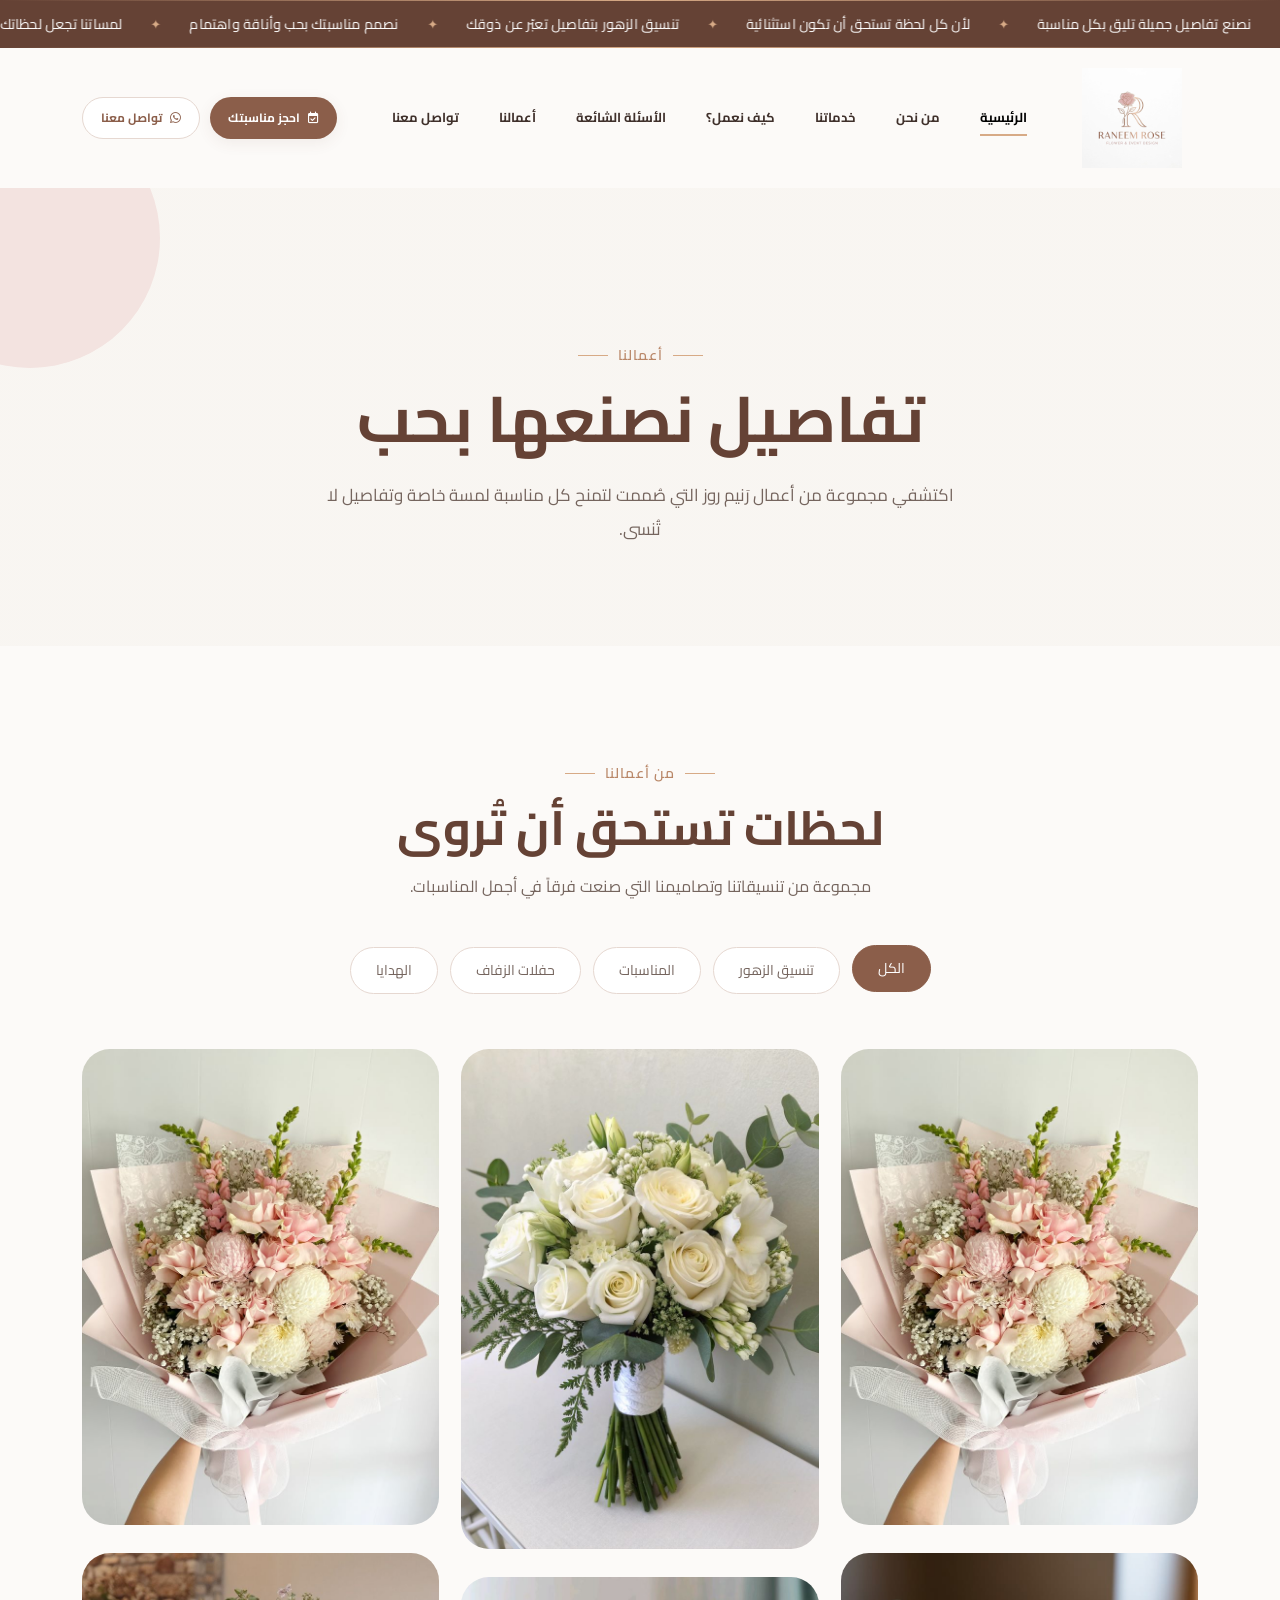
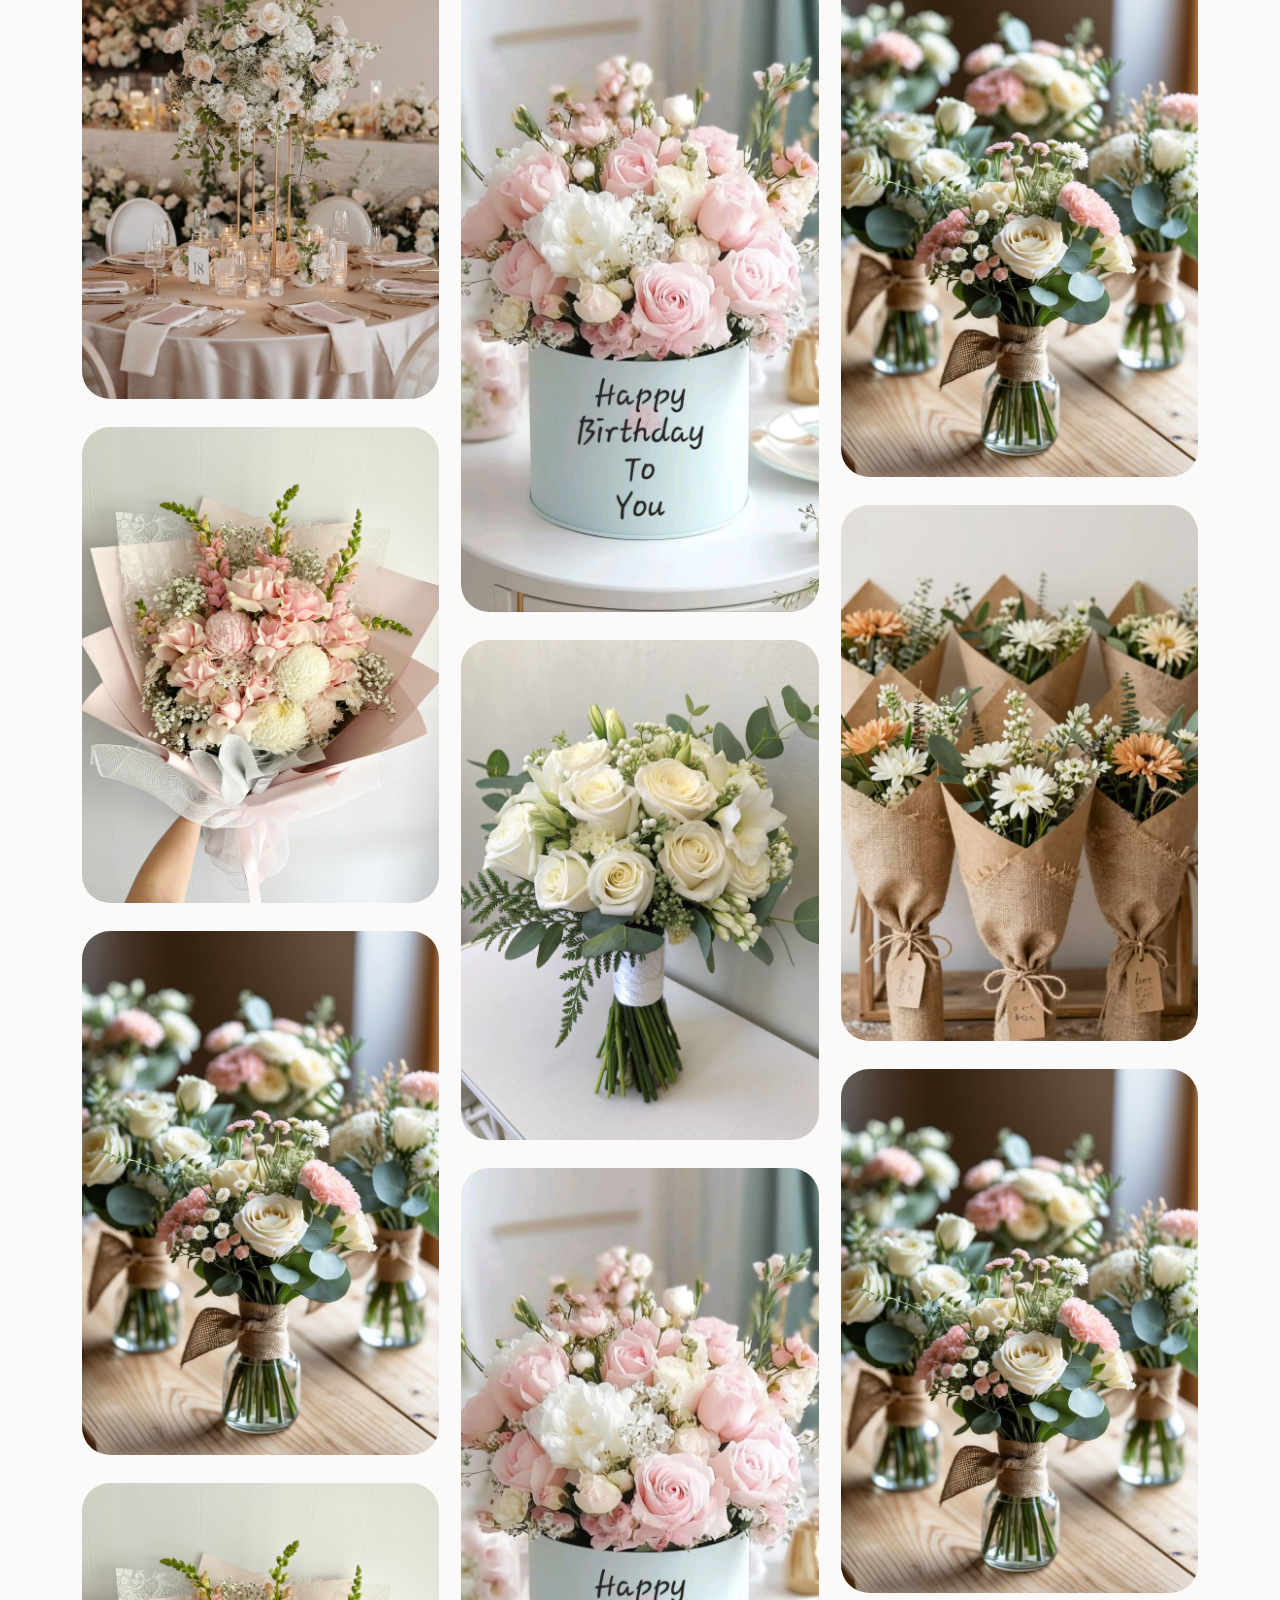
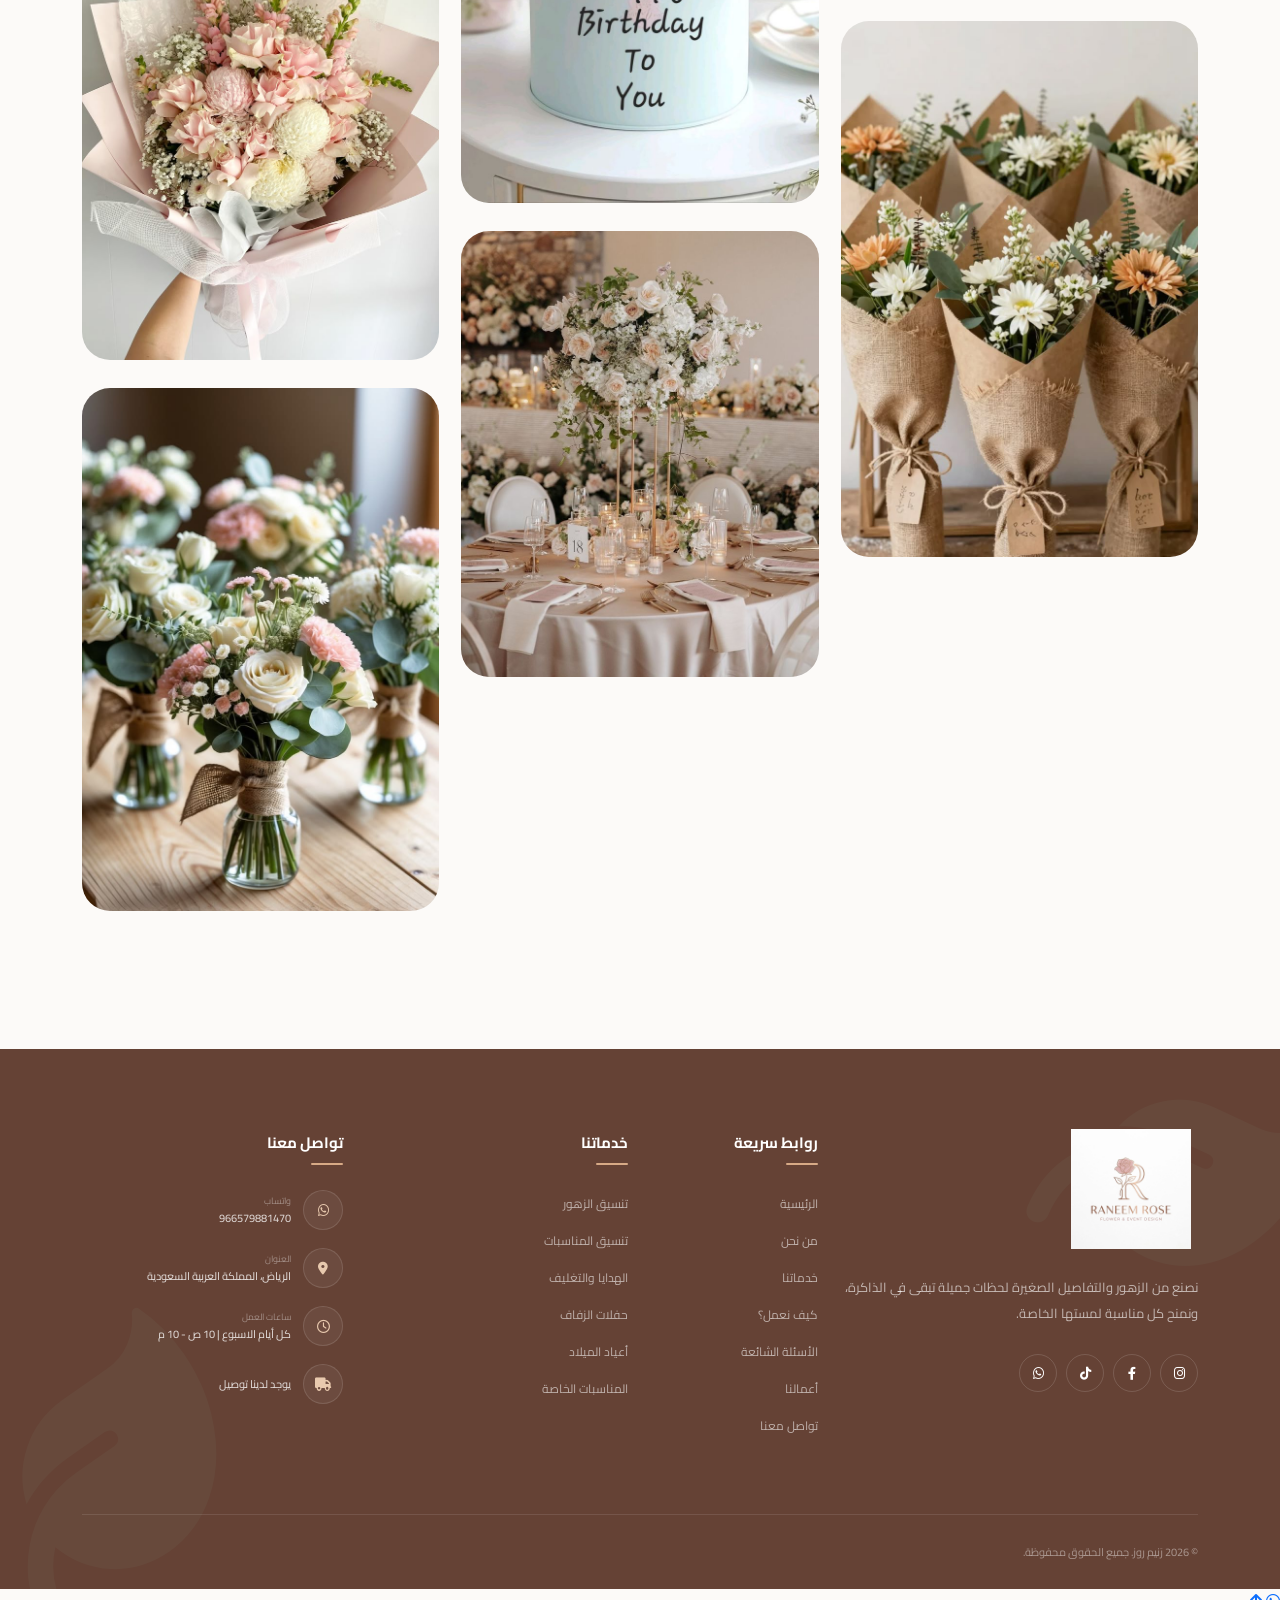
==== commit 3dc8fccc: "Update works.html" ====
--- a/works.html
+++ b/works.html
@@ -2,11 +2,64 @@
 <html lang="ar" dir="rtl">
 
 <head>
-    <meta charset="UTF-8" />
-
-    <meta name="viewport" content="width=device-width, initial-scale=1.0" />
-
-    <title>مجمع بيلسان الطبي</title>
+   <meta charset="UTF-8">
+
+<meta name="viewport" content="width=device-width, initial-scale=1.0">
+
+<title>أعمال رَنيم روز | تنسيق الزهور والمناسبات وحفلات الزفاف</title>
+
+<meta name="description" content="رَنيم روز لتنسيق الزهور وتزيين المناسبات وحفلات الزفاف والهدايا في السعودية. نصمم لكِ تفاصيل جميلة ومميزة تناسب مناسبتك وتترك ذكرى لا تُنسى.">
+
+<meta name="author" content="رَنيم روز">
+
+<meta name="robots" content="index, follow, max-image-preview:large, max-snippet:-1, max-video-preview:-1">
+
+<meta name="googlebot" content="index, follow, max-image-preview:large, max-snippet:-1, max-video-preview:-1">
+
+<link rel="canonical" href="https://www.example.com/">
+
+<link rel="alternate" hreflang="ar-SA" href="https://www.example.com/">
+
+<link rel="alternate" hreflang="x-default" href="https://www.example.com/">
+
+<meta name="theme-color" content="#8B5E4A">
+<meta property="og:type" content="website">
+
+<meta property="og:locale" content="ar_SA">
+
+<meta property="og:site_name" content="رَنيم روز">
+
+<meta property="og:title" content="رَنيم روز | تنسيق الزهور وتزيين المناسبات">
+
+<meta property="og:description" content="نصمم لكِ تفاصيل مناسبتك بحب، من تنسيق الزهور إلى حفلات الزفاف والمناسبات والهدايا.">
+
+<meta property="og:url" content="https://www.example.com/">
+
+<meta property="og:image" content="https://www.example.com/images/og-image.jpg">
+
+<meta property="og:image:secure_url" content="https://www.example.com/images/og-image.jpg">
+
+<meta property="og:image:type" content="image/jpeg">
+
+<meta property="og:image:width" content="1200">
+
+<meta property="og:image:height" content="630">
+
+<meta property="og:image:alt" content="رَنيم روز لتنسيق الزهور والمناسبات">
+<meta name="twitter:card" content="summary_large_image">
+
+<meta name="twitter:title" content="رَنيم روز | تنسيق الزهور وتزيين المناسبات">
+
+<meta name="twitter:description" content="تنسيق زهور، حفلات زفاف، مناسبات وهدايا بتفاصيل مصممة خصيصًا لكِ.">
+
+<meta name="twitter:image" content="https://www.example.com/images/og-image.jpg">
+
+<meta name="twitter:image:alt" content="رَنيم روز لتنسيق الزهور والمناسبات">
+
+<link rel="icon" type="image/jpg" href="images/logo.jpg">
+
+<link rel="apple-touch-icon" href="images/logo.jpg">
+
 
     <link rel="stylesheet" href="css/bootstrap.min.css" />
 
@@ -25,6 +78,65 @@
     <link rel="stylesheet" href="https://cdn.jsdelivr.net/npm/swiper@11/swiper-bundle.min.css" />
 
     <link rel="stylesheet" href="css/index.css" />
+    <script type="application/ld+json">
+{
+  "@context": "https://schema.org",
+  "@type": "LocalBusiness",
+  "@id": "https://www.example.com/#business",
+  "name": "رَنيم روز",
+  "alternateName": "Raneem Rose",
+  "url": "https://www.example.com/",
+  "logo": "https://www.example.com/images/logo.jpg",
+  "image": "https://www.example.com/images/og-image.jpg",
+  "description": "رَنيم روز لتنسيق الزهور وتزيين المناسبات وحفلات الزفاف والهدايا.",
+  "telephone": "+966579881470",
+  "priceRange": "$$",
+  "address": {
+    "@type": "PostalAddress",
+    "addressLocality": "الرياض",
+    "addressCountry": "SA"
+  },
+  "areaServed": {
+    "@type": "City",
+    "name": "الرياض"
+  },
+  "sameAs": [
+    "https://www.instagram.com/",
+    "https://www.facebook.com/"
+  ]
+}
+</script>
+<script type="application/ld+json">
+{
+  "@context": "https://schema.org",
+  "@type": "WebSite",
+  "@id": "https://www.example.com/#website",
+  "url": "https://www.example.com/",
+  "name": "رَنيم روز",
+  "alternateName": "Raneem Rose",
+  "inLanguage": "ar-SA"
+}
+</script>
+<script type="application/ld+json">
+{
+  "@context": "https://schema.org",
+  "@type": "BreadcrumbList",
+  "itemListElement": [
+    {
+      "@type": "ListItem",
+      "position": 1,
+      "name": "الرئيسية",
+      "item": "https://www.example.com/"
+    },
+    {
+      "@type": "ListItem",
+      "position": 2,
+      "name": "أعمالنا",
+      "item": "https://www.example.com/works.html"
+    }
+  ]
+}
+</script>
 </head>
 
 <body>
@@ -458,7 +570,7 @@
                                         <a href="#works">أعمالنا</a>
                                     </li>
                                     <li>
-                                        <a href="/#contactForm">تواصلي معنا</a>
+                                        <a href="/#contactForm">تواصل معنا</a>
                                     </li>
                                 </ul>
                             </div>
@@ -493,7 +605,7 @@
 
                         <div class="col-lg-3 col-md-6">
                             <div class="footer-column">
-                                <h3>تواصلي معنا</h3>
+                                <h3>تواصل معنا</h3>
 
                                 <div class="footer-contact">
 
@@ -519,13 +631,21 @@
                                         </div>
                                     </div>
 
-                                    <div>
+                                         <div>
                                         <span>
                                             <i class="fa-regular fa-clock"></i>
                                         </span>
                                         <div>
                                             <small>ساعات العمل</small>
-                                            <strong>السبت - الخميس | 10 ص - 10 م</strong>
+                                            <strong> كل أيام الاسبوع  | 10 ص - 10 م</strong>
+                                        </div>
+                                    </div>
+                                    <div>
+                                        <span>
+    <i class="fa-solid fa-truck"></i>
+</span>
+                                        <div>
+                                            <strong>يوجد لدينا توصيل</strong>
                                         </div>
                                     </div>
 
@@ -544,14 +664,22 @@
 
             </div>
         </footer>
+<a href="https://wa.me/966579881470?text=مرحباً،%20أريد%20الاستفسار%20عن%20خدماتكم"
+   class="whatsapp-float"
+   target="_blank"
+   rel="noopener noreferrer">
+    <i class="fa-brands fa-whatsapp"></i>
+</a>
+<a href="#" class="back-to-top" id="backToTop">
+    <i class="fa-solid fa-arrow-up"></i>
+</a>
         <script src="js/bootstrap.bundle.min.js"></script>
 
         <script src="https://unpkg.com/aos@2.3.4/dist/aos.js"></script>
 
         <script src="https://cdn.jsdelivr.net/npm/swiper@11/swiper-bundle.min.js"></script>
         <script src="https://cdn.jsdelivr.net/npm/@emailjs/browser@4/dist/email.min.js"></script>
-        <script> emailjs.init({ publicKey: "C7wbUMp3V65NrVJIW" }); </script>
         <script src="js/index.js"></script>
 </body>
 
-</html>+</html>
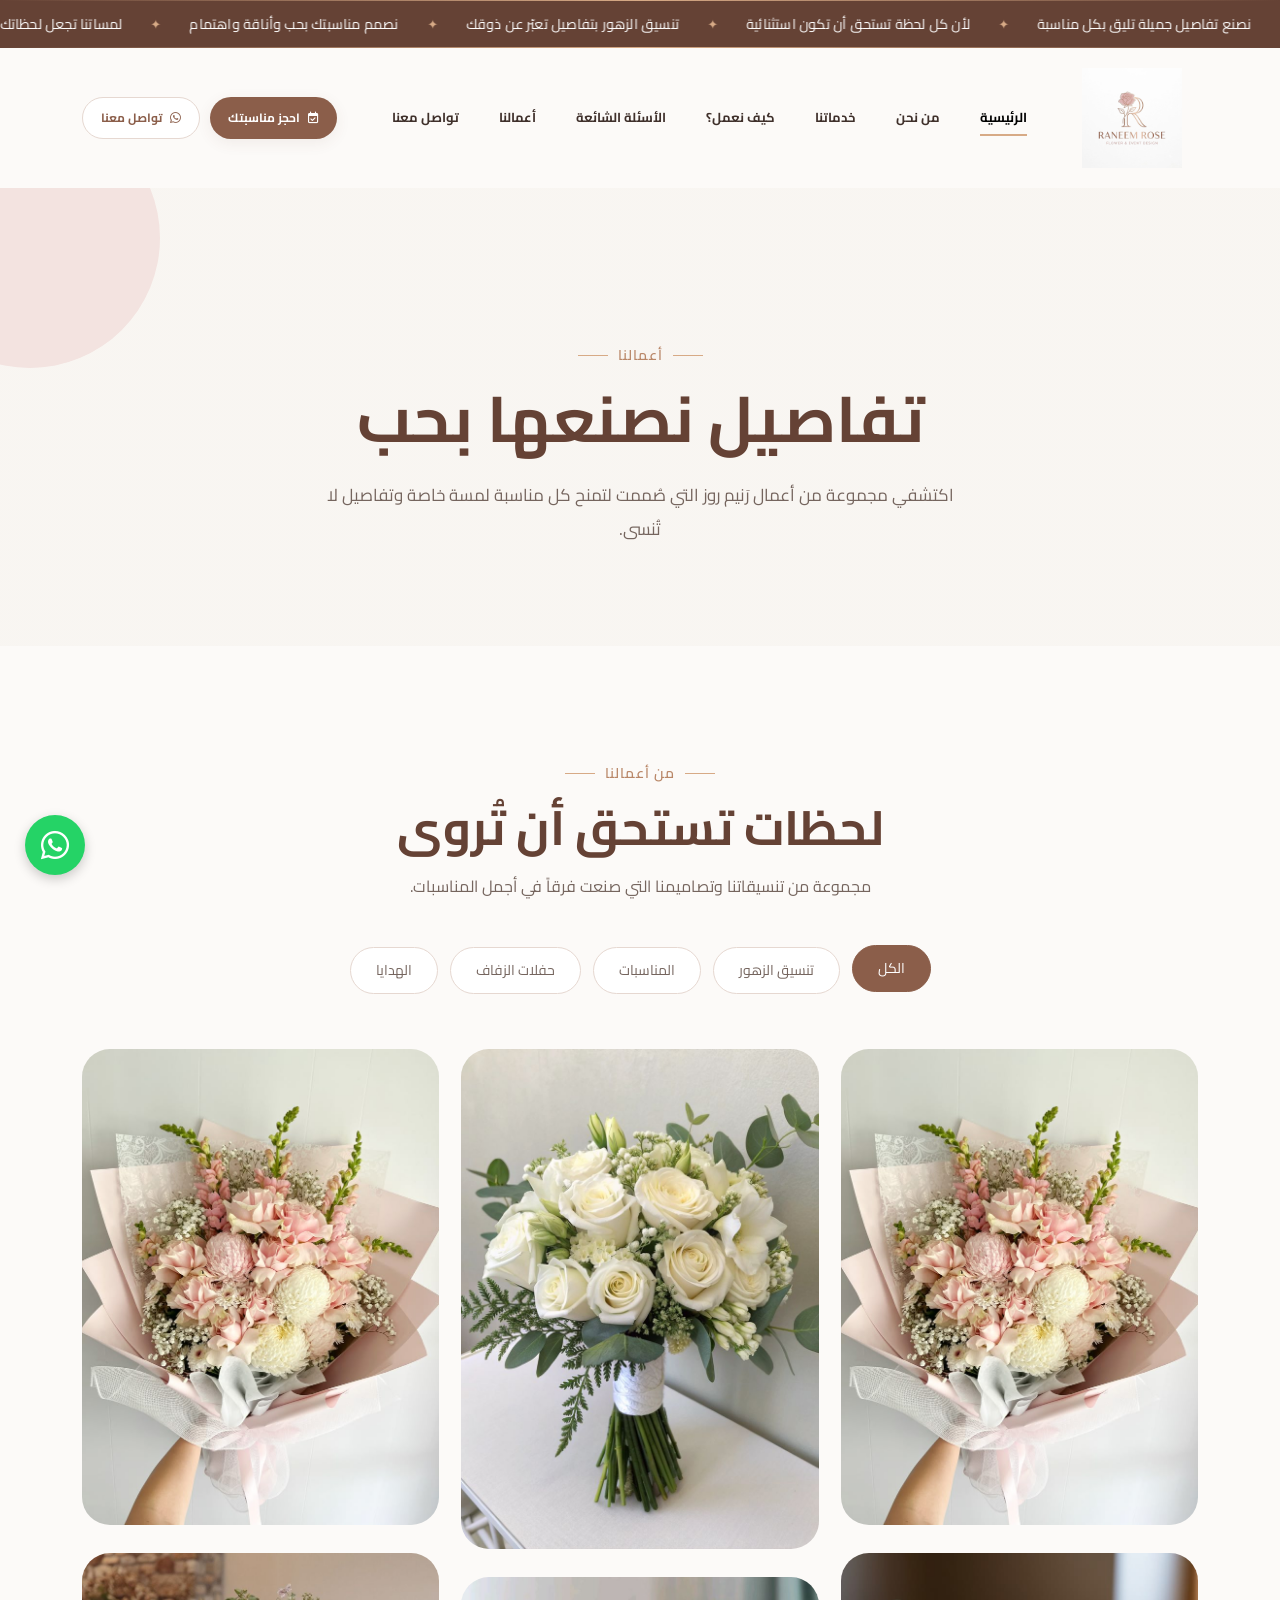
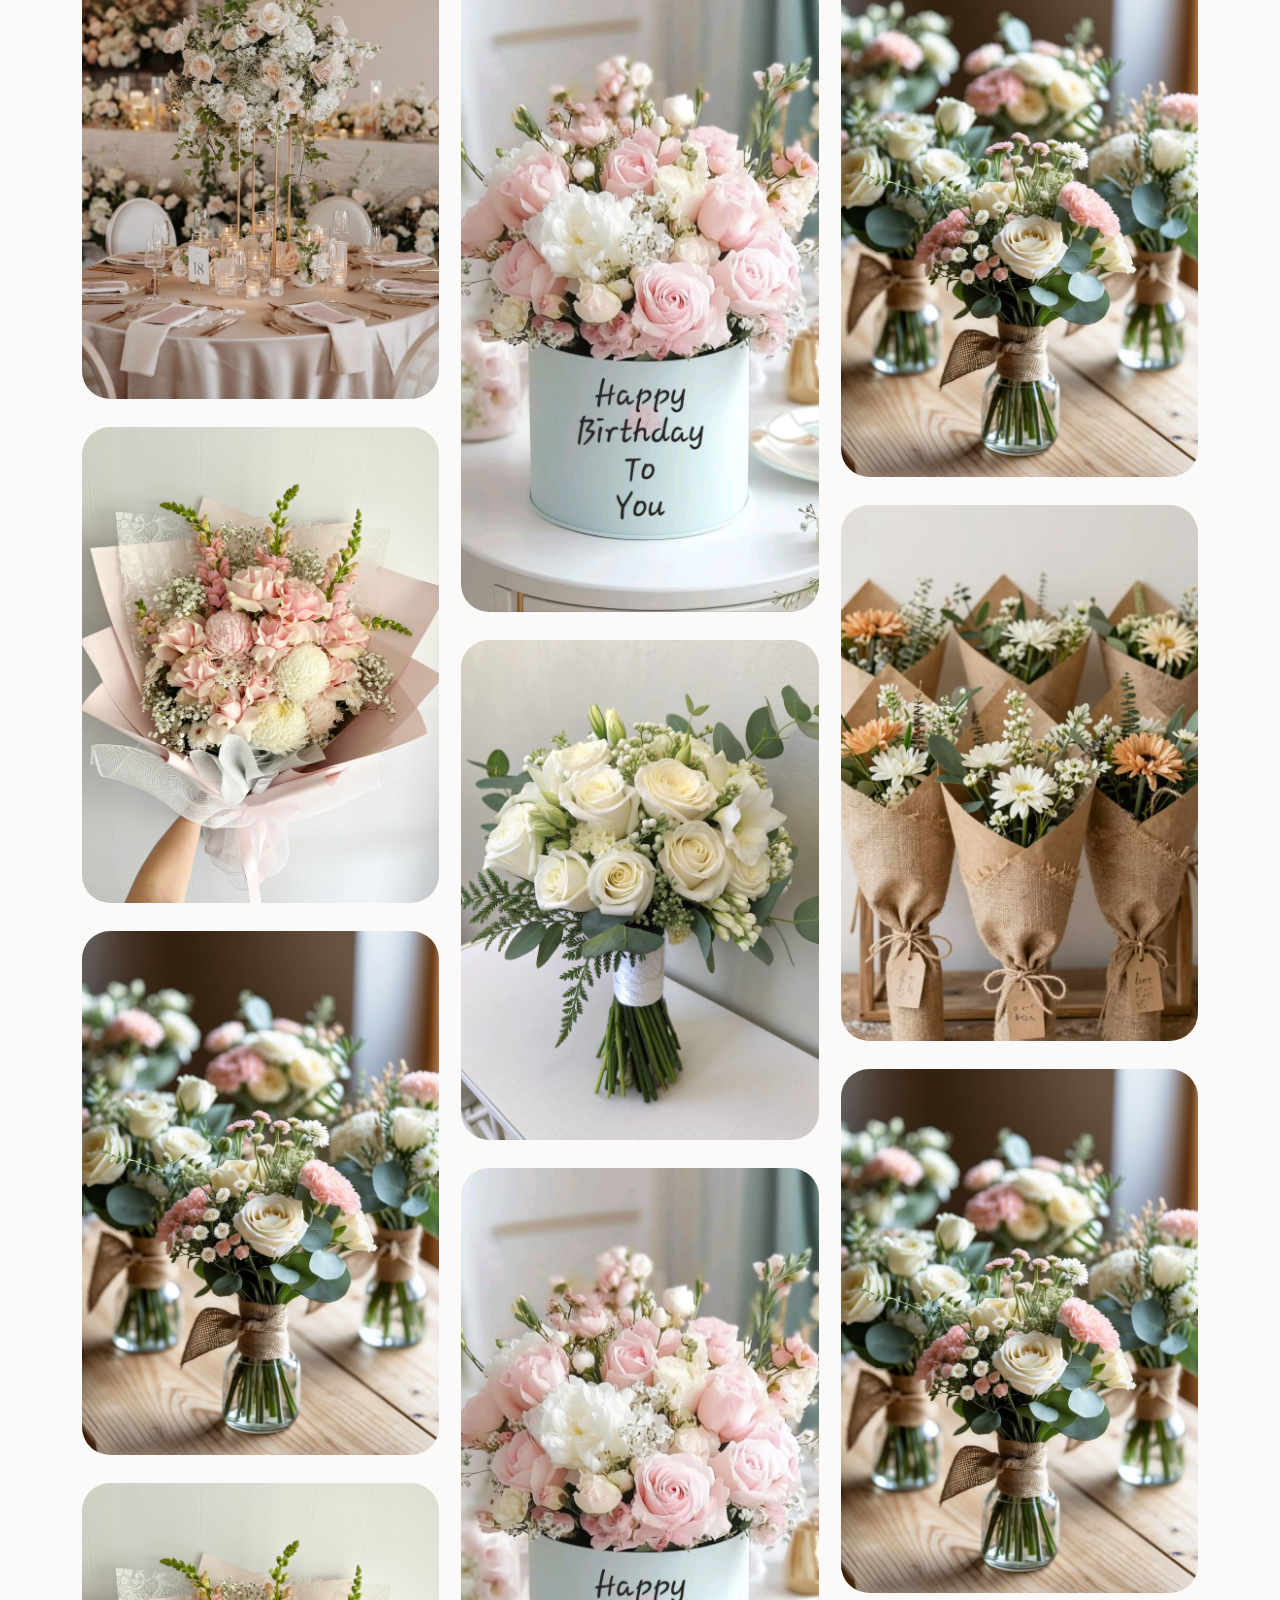
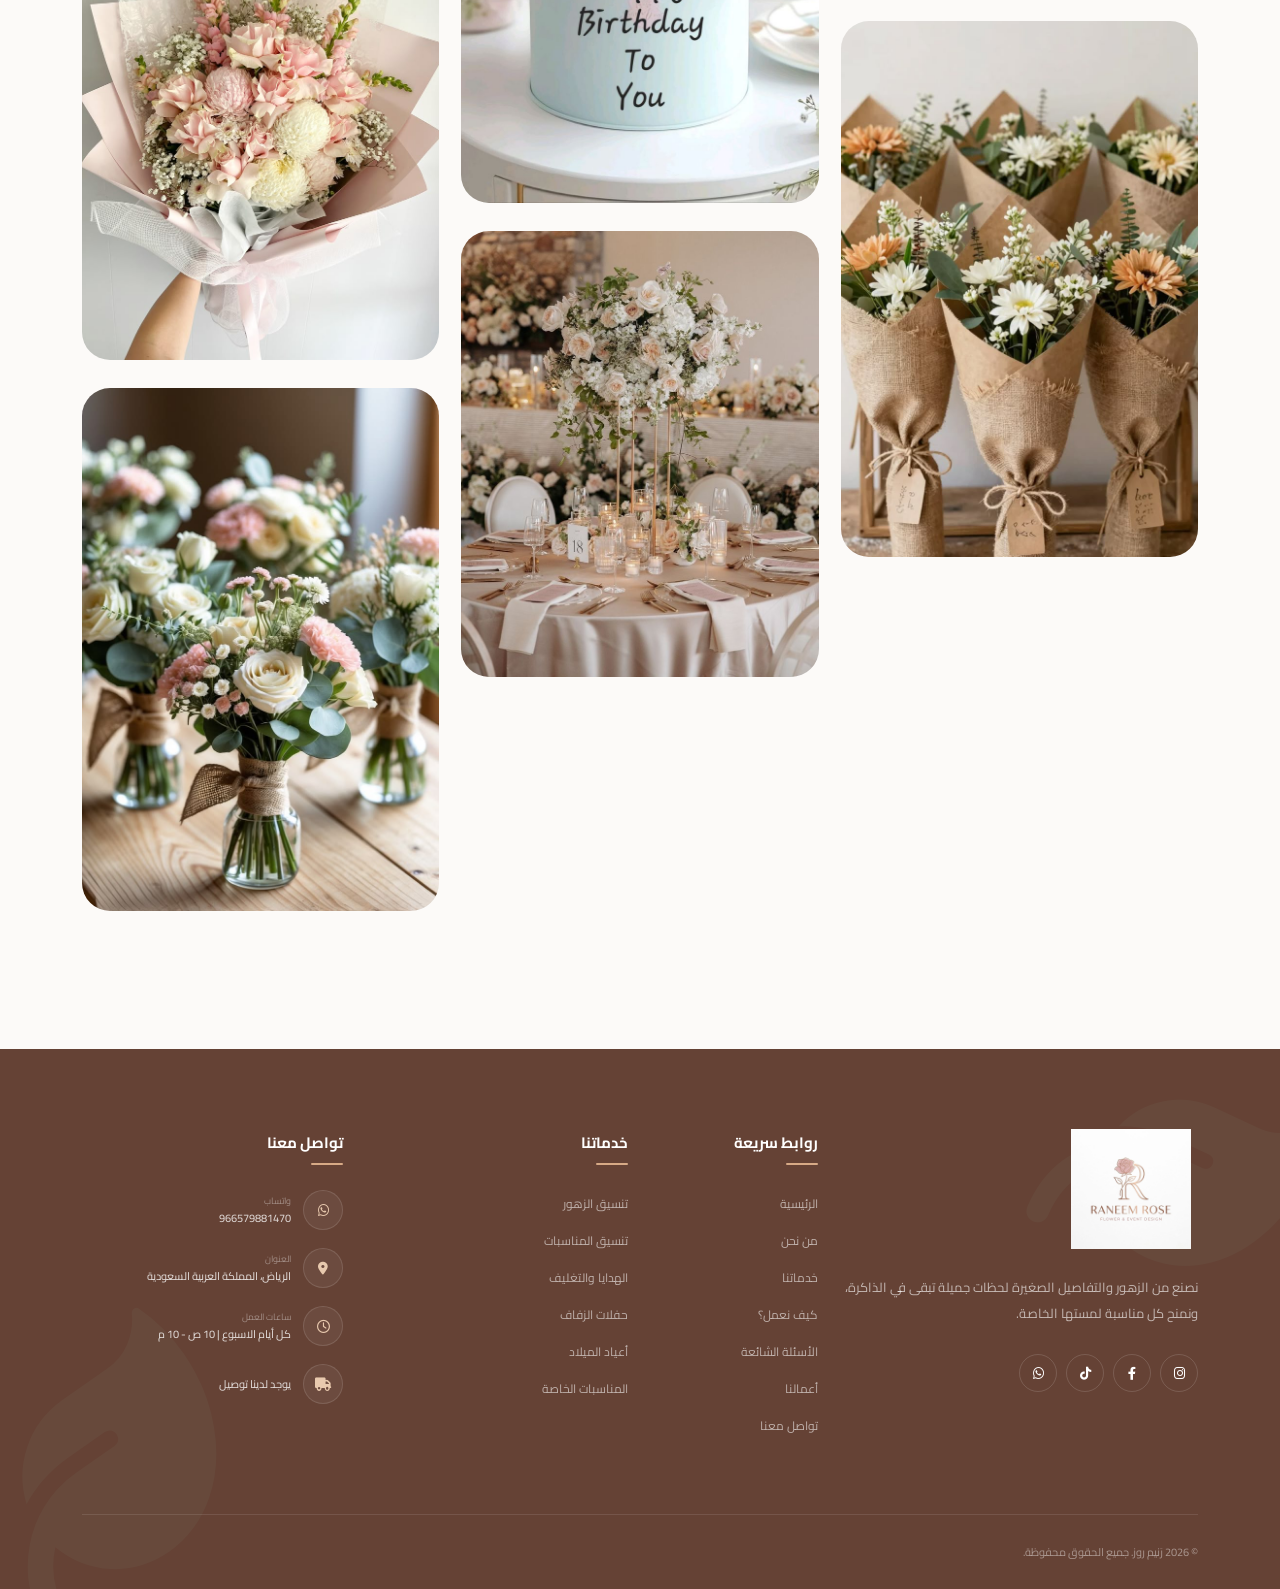
==== commit db99fa33: "Update works.html" ====
--- a/works.html
+++ b/works.html
@@ -294,7 +294,7 @@
                         <div class="work-overlay">
                             <span>تنسيق الزهور</span>
                             <h3>أناقة الورد</h3>
-                            <button class="work-view" data-image="images/work-1.jpg" data-title="أناقة الورد"
+                            <button class="work-view" data-image="images/service-1.jpg" data-title="أناقة الورد"
                                 data-category="تنسيق الزهور">
                                 <i class="fa-solid fa-expand"></i>
                             </button>
--- a/css/index.css
+++ b/css/index.css
@@ -45,6 +45,7 @@
 
 html {
   scroll-behavior: smooth;
+  scroll-padding-top: 250px;
 }
 
 body {
@@ -3264,4 +3265,57 @@
     .work-modal {
         padding: 15px;
     }
-}+}
+.whatsapp-float {
+    position: fixed;
+    width: 60px;
+    height: 60px;
+    bottom: 25px;
+    left: 25px;
+    background-color: #25D366;
+    color: #fff;
+    border-radius: 50%;
+    display: flex;
+    align-items: center;
+    justify-content: center;
+    font-size: 32px;
+    text-decoration: none;
+    box-shadow: 0 4px 12px rgba(0, 0, 0, 0.2);
+    z-index: 9999;
+    transition: all 0.3s ease;
+}
+
+.whatsapp-float:hover {
+    transform: scale(1.1);
+    color: #fff;
+    box-shadow: 0 6px 18px rgba(0, 0, 0, 0.3);
+}
+.back-to-top {
+    position: fixed;
+    right: 25px;
+    bottom: 25px;
+    width: 50px;
+    height: 50px;
+    background: #333;
+    color: #fff;
+    border-radius: 50%;
+    display: flex;
+    align-items: center;
+    justify-content: center;
+    font-size: 20px;
+    text-decoration: none;
+    opacity: 0;
+    visibility: hidden;
+    transition: 0.3s ease;
+    z-index: 9998;
+}
+
+.back-to-top.show {
+    opacity: 1;
+    visibility: visible;
+}
+
+.back-to-top:hover {
+    transform: translateY(-3px);
+    color: #fff;
+}
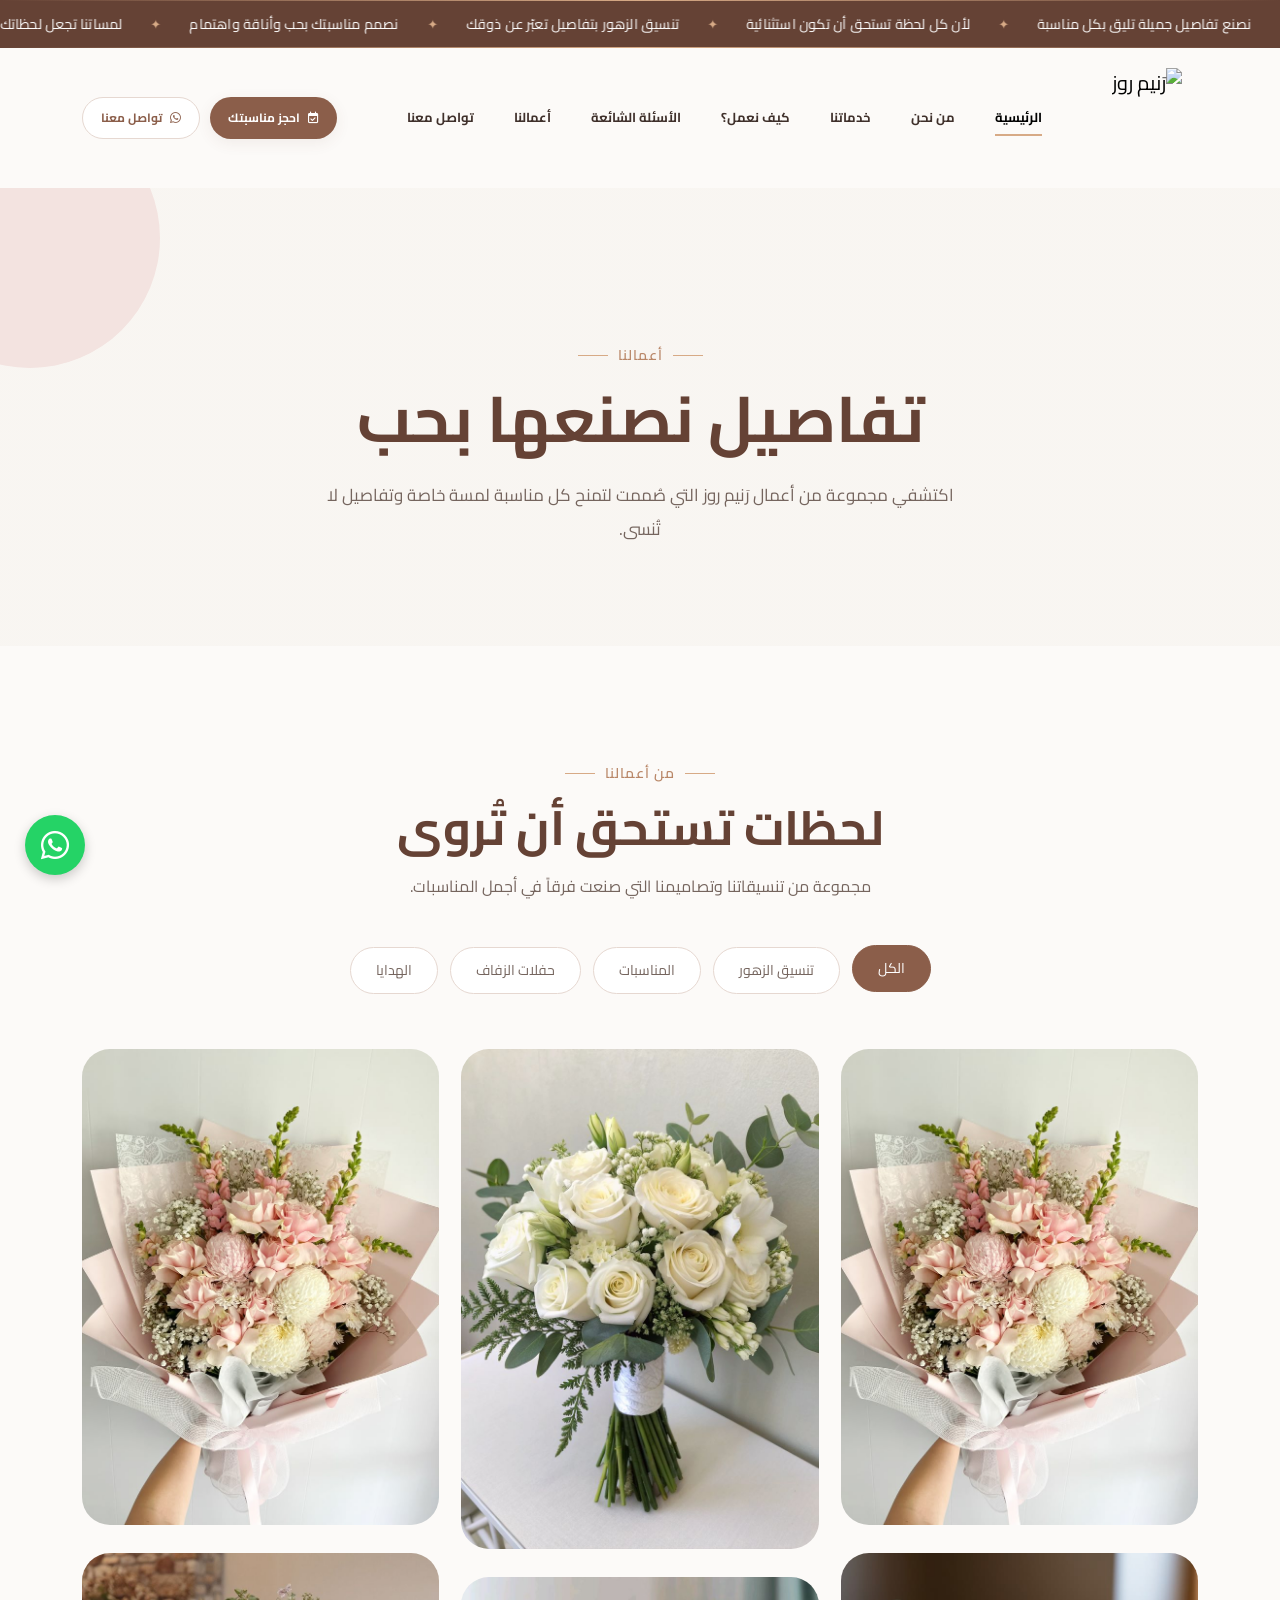
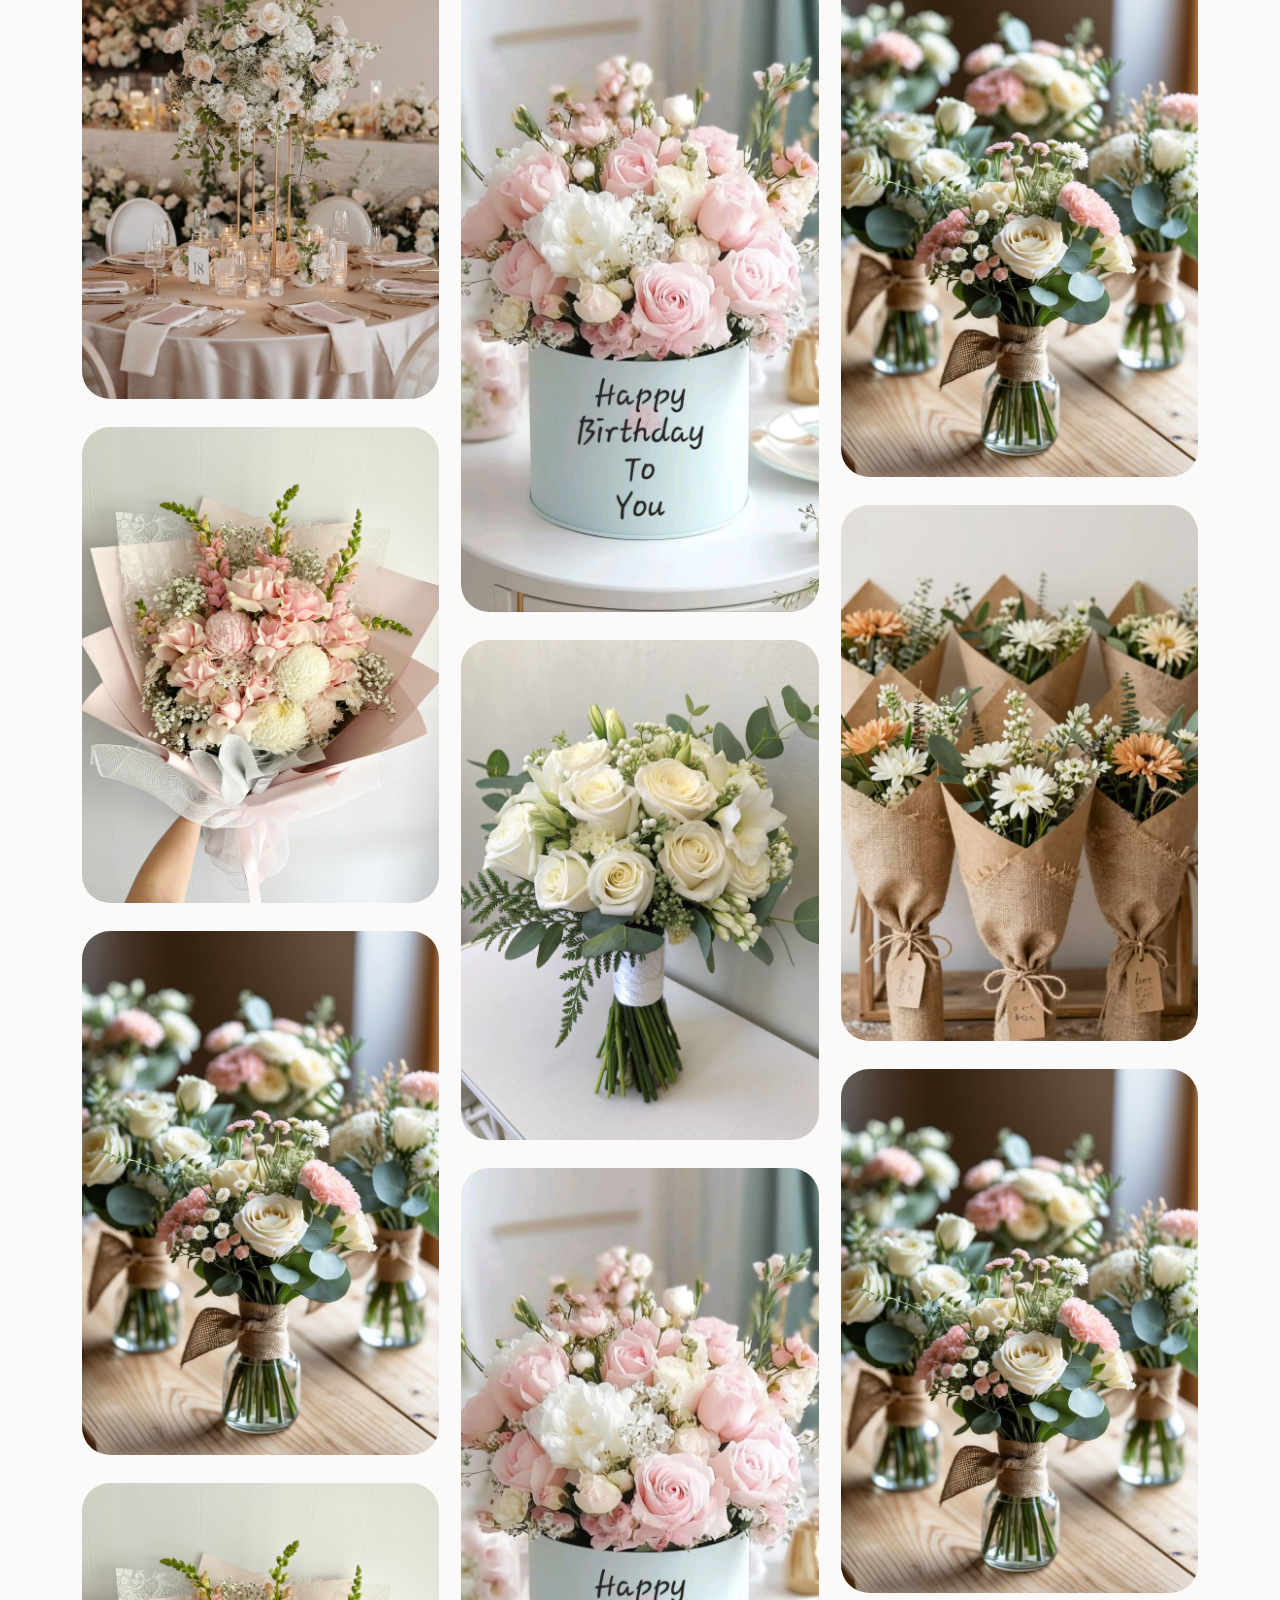
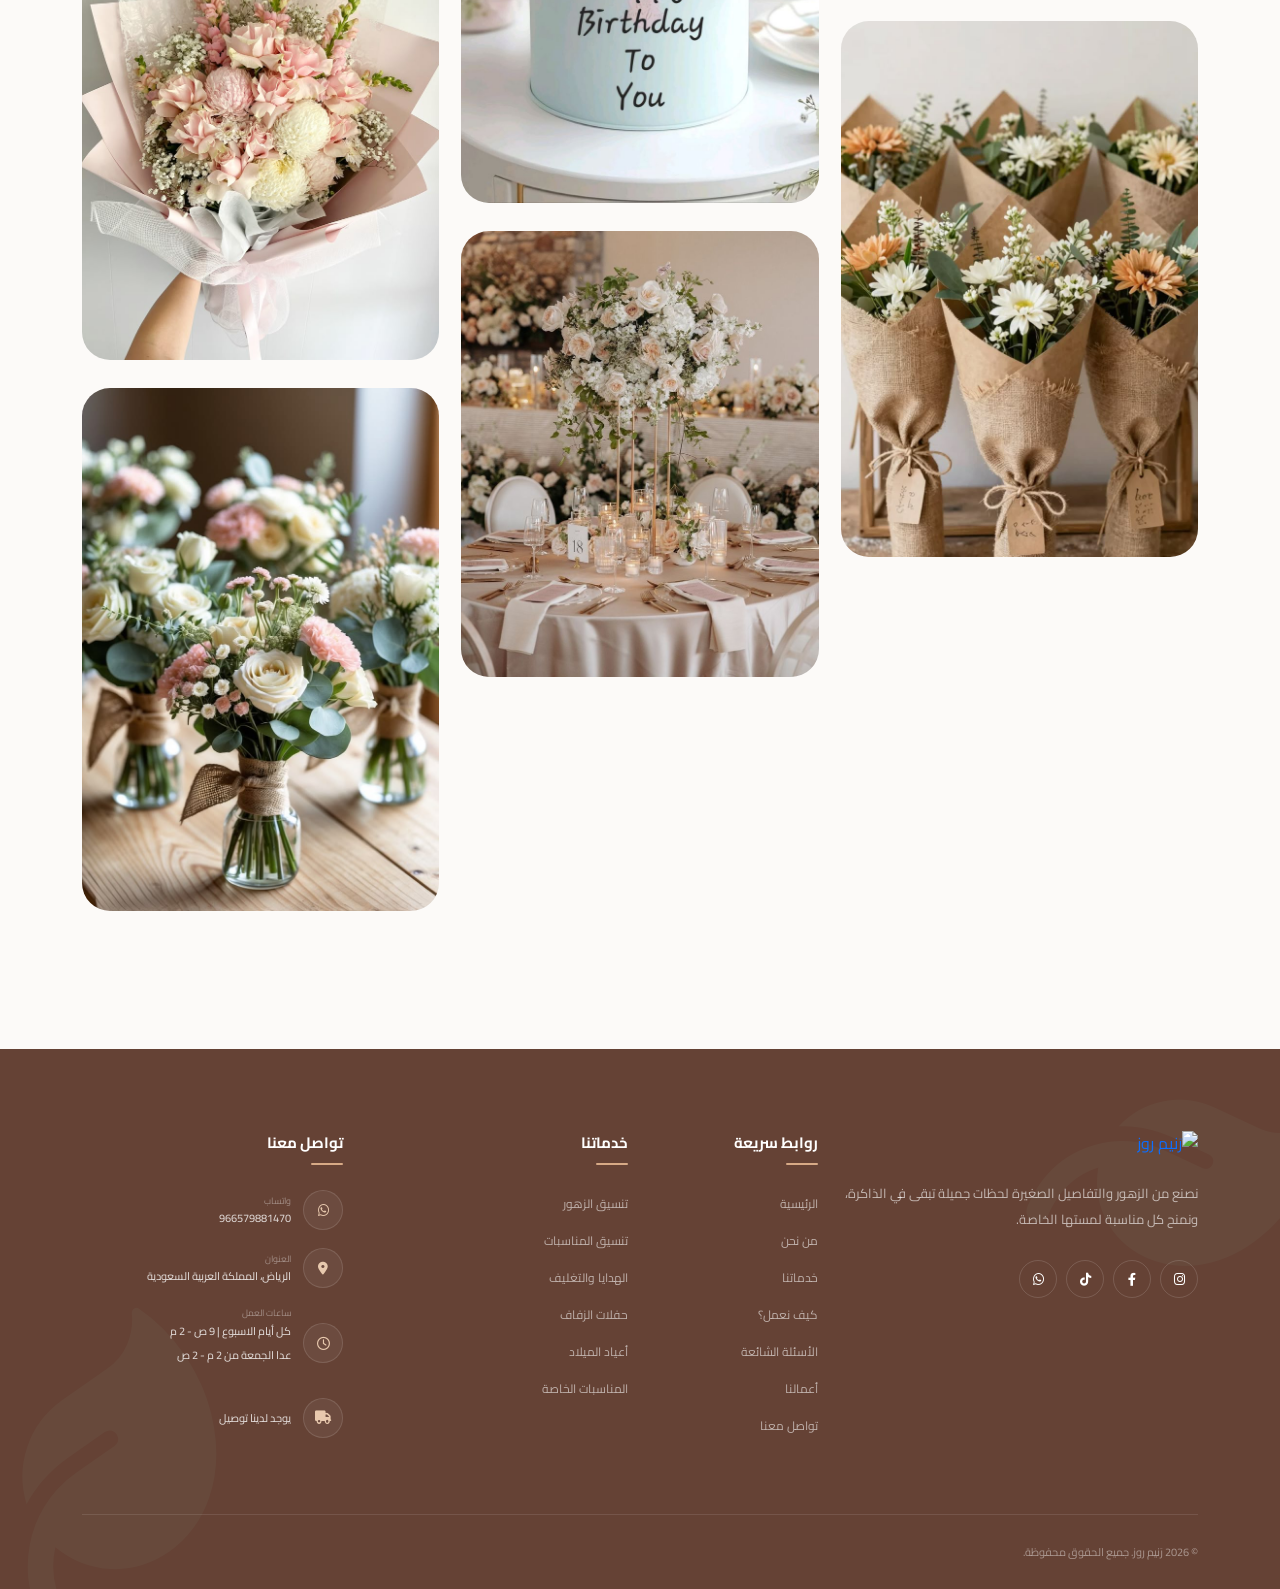
==== commit bc67772c: "Update works.html" ====
--- a/works.html
+++ b/works.html
@@ -56,9 +56,9 @@
 
 <meta name="twitter:image:alt" content="رَنيم روز لتنسيق الزهور والمناسبات">
 
-<link rel="icon" type="image/jpg" href="images/logo.jpg">
-
-<link rel="apple-touch-icon" href="images/logo.jpg">
+<link rel="icon" type="image/jpg" href="images/logo.png">
+
+<link rel="apple-touch-icon" href="images/logo.png">
 
 
     <link rel="stylesheet" href="css/bootstrap.min.css" />
@@ -86,7 +86,7 @@
   "name": "رَنيم روز",
   "alternateName": "Raneem Rose",
   "url": "https://www.example.com/",
-  "logo": "https://www.example.com/images/logo.jpg",
+  "logo": "https://www.example.com/images/logo.png",
   "image": "https://www.example.com/images/og-image.jpg",
   "description": "رَنيم روز لتنسيق الزهور وتزيين المناسبات وحفلات الزفاف والهدايا.",
   "telephone": "+966579881470",
@@ -179,7 +179,7 @@
         <div class="container">
 
             <a href="/#home" class="navbar-brand">
-                <img src="images/logo.jpg" height="100" alt="رَنيم روز">
+                <img src="images/logo.png" height="100" alt="رَنيم روز">
             </a>
 
             <button class="navbar-toggler" type="button" id="navbarToggle">
@@ -518,7 +518,7 @@
                         <div class="col-lg-4 col-md-6">
                             <div class="footer-brand">
                                 <a href="/#" class="footer-logo">
-                                    <img src="images/logo.jpg" alt="رَنيم روز">
+                                    <img src="images/logo.png" alt="رَنيم روز">
                                 </a>
 
                                 <p>
@@ -635,9 +635,9 @@
                                         <span>
                                             <i class="fa-regular fa-clock"></i>
                                         </span>
-                                        <div>
+                                       <div>
                                             <small>ساعات العمل</small>
-                                            <strong> كل أيام الاسبوع  | 10 ص - 10 م</strong>
+                                            <strong> كل أيام الاسبوع  | 9 ص - 2 م <br> <p class="mt-2">عدا الجمعة من 2 م - 2 ص</p></strong>
                                         </div>
                                     </div>
                                     <div>
@@ -679,6 +679,7 @@
 
         <script src="https://cdn.jsdelivr.net/npm/swiper@11/swiper-bundle.min.js"></script>
         <script src="https://cdn.jsdelivr.net/npm/@emailjs/browser@4/dist/email.min.js"></script>
+        <script> emailjs.init({ publicKey: "C7wbUMp3V65NrVJIW" }); </script>
         <script src="js/index.js"></script>
 </body>
 
